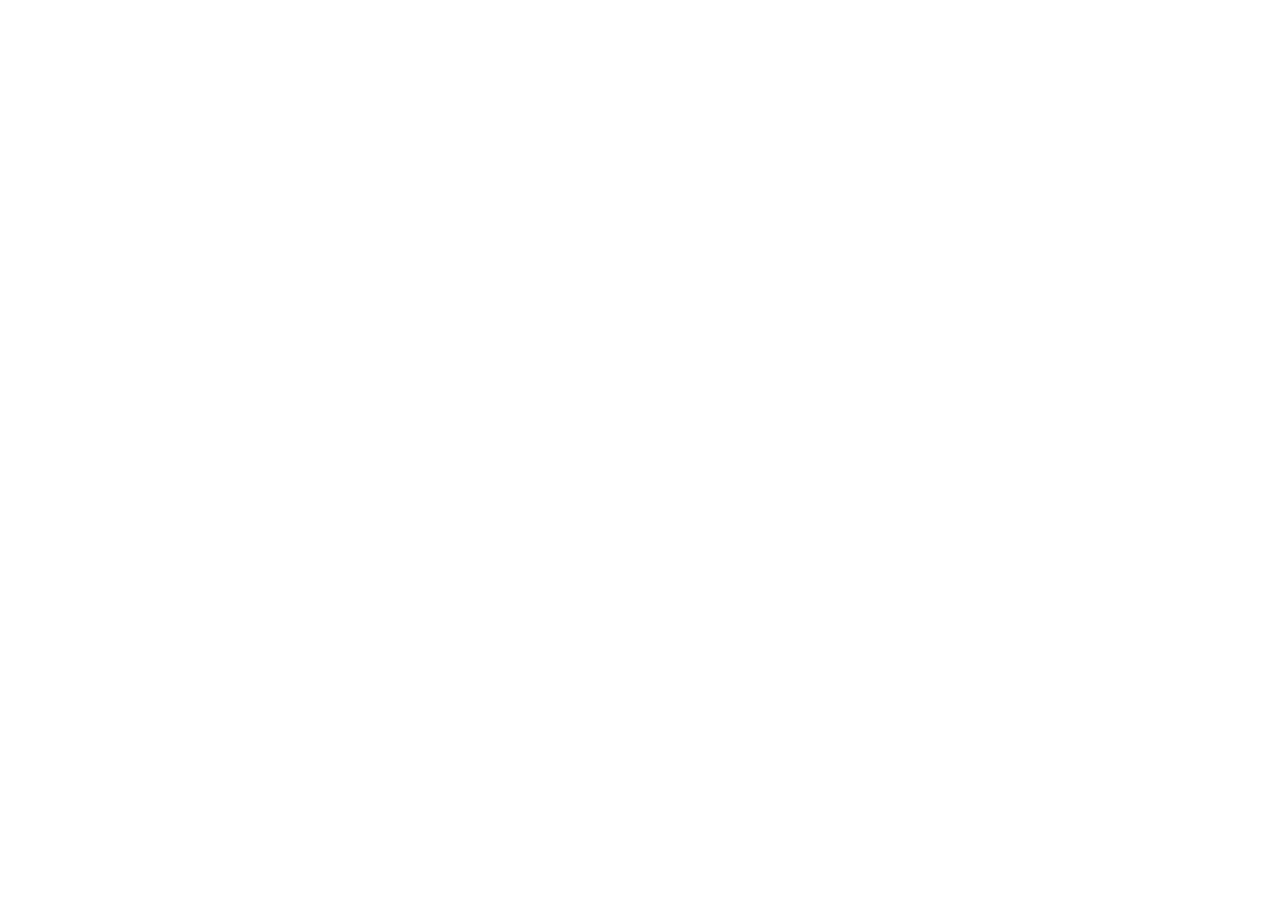
==== index.html @ 08c249ff "初始化项目" ====
<!DOCTYPE html>
<html lang="en">

<head>
    <meta charset="UTF-8">
    <meta http-equiv="X-UA-Compatible" content="IE=edge">
    <meta name="viewport" content="width=device-width, initial-scale=1.0">
    <title>首页</title>
</head>

<body>

</body>

</html>
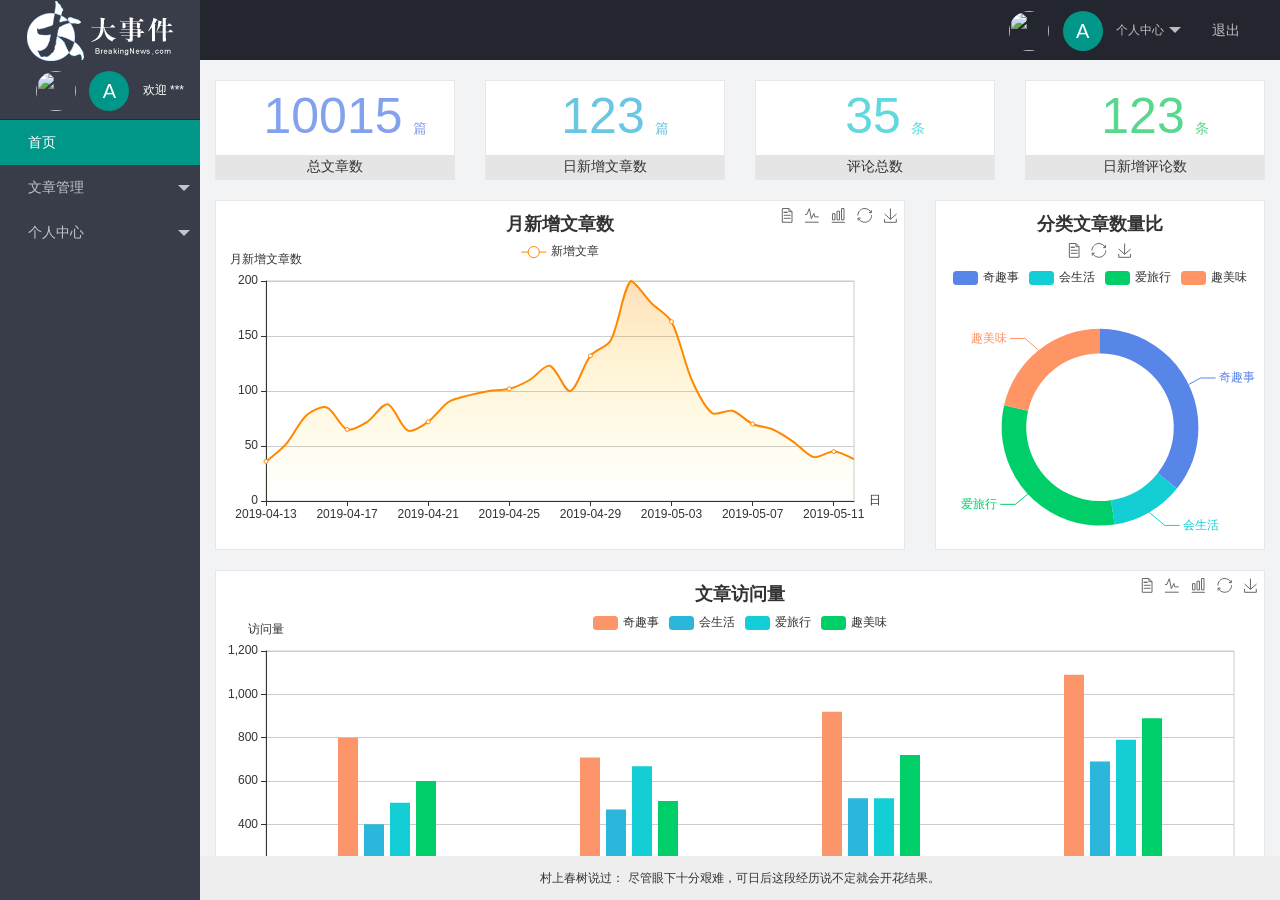
==== commit 87e5391f: "完善了登录退出功能 获取用户信息功能" ====
--- a/index.html
+++ b/index.html
@@ -2,14 +2,95 @@
 <html lang="en">
 
 <head>
-    <meta charset="UTF-8">
-    <meta http-equiv="X-UA-Compatible" content="IE=edge">
-    <meta name="viewport" content="width=device-width, initial-scale=1.0">
-    <title>首页</title>
+    <meta charset="UTF-8" />
+    <meta http-equiv="X-UA-Compatible" content="IE=edge" />
+    <meta name="viewport" content="width=device-width, initial-scale=1.0" />
+    <title>Document</title>
+    <link rel="stylesheet" href="/assets/lib/layui/css/layui.css" />
+    <link rel="stylesheet" href="/assets/lib/bootstrap.css">
+    <link rel="stylesheet" href="/assets/css/index.css">
 </head>
 
 <body>
+    <div class="layui-layout layui-layout-admin">
+        <div class="layui-header">
+            <div class="layui-logo layui-hide-xs layui-bg-black">
+                <img src="/assets/images/logo.png" alt="" />
+            </div>
 
+            <ul class="layui-nav layui-layout-right">
+                <li class="layui-nav-item layui-hide layui-show-md-inline-block">
+                    <!-- 右侧导航栏上面头像 -->
+                    <a href="javascript:;" class="userinfo">
+                        <img src="http://t.cn/RCzsdCq" class="layui-nav-img" />
+                        <span class="text-avatar">A</span>
+                        个人中心
+                    </a>
+                    <dl class="layui-nav-child">
+                        <dd><a href="">基本资料</a></dd>
+                        <dd><a href="">更换头像</a></dd>
+                        <dd><a href="">重置密码</a></dd>
+                    </dl>
+                </li>
+                <li class="layui-nav-item" lay-header-event="menuRight" lay-unselect>
+                    <a href="javascript:;" id="btnLogout"><span class="iconfont icon-tuichu"></span>退出</a>
+                </li>
+            </ul>
+        </div>
+
+        <div class="layui-side layui-bg-black">
+            <div class="layui-side-scroll">
+                <!-- 左侧侧边栏上面头像 -->
+                <div class="userinfo">
+                    <img src="http://t.cn/RCzsdCq" class="layui-nav-img" />
+                    <span class="text-avatar">A</span>
+                    <span id="welcome">欢迎 ***</span>
+                </div>
+                <!-- 左侧导航区域（可配合layui已有的垂直导航） -->
+                <ul class="layui-nav layui-nav-tree" lay-shrink="all">
+                    <li class="layui-nav-item layui-this"><a href="/home/dashboard.html" target="fm"><span
+                                class="iconfont icon-home"></span>首页</a>
+                    </li>
+                    <li class="layui-nav-item">
+                        <a class="" href="javascript:;"><span class="iconfont icon-16"></span>文章管理</a>
+                        <dl class="layui-nav-child">
+                            <dd><a href="javascript:;"><i class="layui-icon layui-icon-app"></i>文章类别</a></dd>
+                            <dd><a href="javascript:;"><i class="layui-icon layui-icon-app"></i>文章列表</a></dd>
+                            <dd><a href="javascript:;"><i class="layui-icon layui-icon-app"></i>发布文章</a></dd>
+                        </dl>
+                    </li>
+                    <li class="layui-nav-item">
+                        <a href="javascript:;"><span class="iconfont icon-user"></span>个人中心</a>
+                        <dl class="layui-nav-child">
+                            <dd><a href="javascript:;"><i class="layui-icon layui-icon-app"></i>基本资料</a></dd>
+                            <dd><a href="javascript:;"><i class="layui-icon layui-icon-app"></i>更换头像</a></dd>
+                            <dd><a href="javascript:;"><i class="layui-icon layui-icon-app"></i>重置密码</a></dd>
+                        </dl>
+                    </li>
+                </ul>
+            </div>
+        </div>
+
+        <div class="layui-body">
+            <!-- 内容主体区域 -->
+            <iframe name="fm" src="/home/dashboard.html" frameborder="0"></iframe>
+        </div>
+
+        <div class="layui-footer">
+            <!-- 底部固定区域 -->
+            村上春树说过： 尽管眼下十分艰难，可日后这段经历说不定就会开花结果。
+        </div>
+    </div>
+    <script src="/assets/lib/layui/layui.all.js"></script>
+
+    <!-- 导入 jQuery -->
+    <script src="/assets/lib/jquery.js"></script>
+
+    <!-- 导入自己封装的 baseAPI -->
+    <script src="/assets/js/baseAPI.js"></script>
+
+    <!-- 导入自己的 js 文件 -->
+    <script src="/assets/js/index.js"></script>
 </body>
 
 </html>
--- a/assets/lib/layui/css/layui.css
+++ b/assets/lib/layui/css/layui.css
@@ -0,0 +1,2 @@
+/** layui-v2.5.5 MIT License By https://www.layui.com */
+ .layui-inline,img{display:inline-block;vertical-align:middle}h1,h2,h3,h4,h5,h6{font-weight:400}.layui-edge,.layui-header,.layui-inline,.layui-main{position:relative}.layui-body,.layui-edge,.layui-elip{overflow:hidden}.layui-btn,.layui-edge,.layui-inline,img{vertical-align:middle}.layui-btn,.layui-disabled,.layui-icon,.layui-unselect{-moz-user-select:none;-webkit-user-select:none;-ms-user-select:none}.layui-elip,.layui-form-checkbox span,.layui-form-pane .layui-form-label{text-overflow:ellipsis;white-space:nowrap}.layui-breadcrumb,.layui-tree-btnGroup{visibility:hidden}blockquote,body,button,dd,div,dl,dt,form,h1,h2,h3,h4,h5,h6,input,li,ol,p,pre,td,textarea,th,ul{margin:0;padding:0;-webkit-tap-highlight-color:rgba(0,0,0,0)}a:active,a:hover{outline:0}img{border:none}li{list-style:none}table{border-collapse:collapse;border-spacing:0}h4,h5,h6{font-size:100%}button,input,optgroup,option,select,textarea{font-family:inherit;font-size:inherit;font-style:inherit;font-weight:inherit;outline:0}pre{white-space:pre-wrap;white-space:-moz-pre-wrap;white-space:-pre-wrap;white-space:-o-pre-wrap;word-wrap:break-word}body{line-height:24px;font:14px Helvetica Neue,Helvetica,PingFang SC,Tahoma,Arial,sans-serif}hr{height:1px;margin:10px 0;border:0;clear:both}a{color:#333;text-decoration:none}a:hover{color:#777}a cite{font-style:normal;*cursor:pointer}.layui-border-box,.layui-border-box *{box-sizing:border-box}.layui-box,.layui-box *{box-sizing:content-box}.layui-clear{clear:both;*zoom:1}.layui-clear:after{content:'\20';clear:both;*zoom:1;display:block;height:0}.layui-inline{*display:inline;*zoom:1}.layui-edge{display:inline-block;width:0;height:0;border-width:6px;border-style:dashed;border-color:transparent}.layui-edge-top{top:-4px;border-bottom-color:#999;border-bottom-style:solid}.layui-edge-right{border-left-color:#999;border-left-style:solid}.layui-edge-bottom{top:2px;border-top-color:#999;border-top-style:solid}.layui-edge-left{border-right-color:#999;border-right-style:solid}.layui-disabled,.layui-disabled:hover{color:#d2d2d2!important;cursor:not-allowed!important}.layui-circle{border-radius:100%}.layui-show{display:block!important}.layui-hide{display:none!important}@font-face{font-family:layui-icon;src:url(../font/iconfont.eot?v=250);src:url(../font/iconfont.eot?v=250#iefix) format('embedded-opentype'),url(../font/iconfont.woff2?v=250) format('woff2'),url(../font/iconfont.woff?v=250) format('woff'),url(../font/iconfont.ttf?v=250) format('truetype'),url(../font/iconfont.svg?v=250#layui-icon) format('svg')}.layui-icon{font-family:layui-icon!important;font-size:16px;font-style:normal;-webkit-font-smoothing:antialiased;-moz-osx-font-smoothing:grayscale}.layui-icon-reply-fill:before{content:"\e611"}.layui-icon-set-fill:before{content:"\e614"}.layui-icon-menu-fill:before{content:"\e60f"}.layui-icon-search:before{content:"\e615"}.layui-icon-share:before{content:"\e641"}.layui-icon-set-sm:before{content:"\e620"}.layui-icon-engine:before{content:"\e628"}.layui-icon-close:before{content:"\1006"}.layui-icon-close-fill:before{content:"\1007"}.layui-icon-chart-screen:before{content:"\e629"}.layui-icon-star:before{content:"\e600"}.layui-icon-circle-dot:before{content:"\e617"}.layui-icon-chat:before{content:"\e606"}.layui-icon-release:before{content:"\e609"}.layui-icon-list:before{content:"\e60a"}.layui-icon-chart:before{content:"\e62c"}.layui-icon-ok-circle:before{content:"\1005"}.layui-icon-layim-theme:before{content:"\e61b"}.layui-icon-table:before{content:"\e62d"}.layui-icon-right:before{content:"\e602"}.layui-icon-left:before{content:"\e603"}.layui-icon-cart-simple:before{content:"\e698"}.layui-icon-face-cry:before{content:"\e69c"}.layui-icon-face-smile:before{content:"\e6af"}.layui-icon-survey:before{content:"\e6b2"}.layui-icon-tree:before{content:"\e62e"}.layui-icon-upload-circle:before{content:"\e62f"}.layui-icon-add-circle:before{content:"\e61f"}.layui-icon-download-circle:before{content:"\e601"}.layui-icon-templeate-1:before{content:"\e630"}.layui-icon-util:before{content:"\e631"}.layui-icon-face-surprised:before{content:"\e664"}.layui-icon-edit:before{content:"\e642"}.layui-icon-speaker:before{content:"\e645"}.layui-icon-down:before{content:"\e61a"}.layui-icon-file:before{content:"\e621"}.layui-icon-layouts:before{content:"\e632"}.layui-icon-rate-half:before{content:"\e6c9"}.layui-icon-add-circle-fine:before{content:"\e608"}.layui-icon-prev-circle:before{content:"\e633"}.layui-icon-read:before{content:"\e705"}.layui-icon-404:before{content:"\e61c"}.layui-icon-carousel:before{content:"\e634"}.layui-icon-help:before{content:"\e607"}.layui-icon-code-circle:before{content:"\e635"}.layui-icon-water:before{content:"\e636"}.layui-icon-username:before{content:"\e66f"}.layui-icon-find-fill:before{content:"\e670"}.layui-icon-about:before{content:"\e60b"}.layui-icon-location:before{content:"\e715"}.layui-icon-up:before{content:"\e619"}.layui-icon-pause:before{content:"\e651"}.layui-icon-date:before{content:"\e637"}.layui-icon-layim-uploadfile:before{content:"\e61d"}.layui-icon-delete:before{content:"\e640"}.layui-icon-play:before{content:"\e652"}.layui-icon-top:before{content:"\e604"}.layui-icon-friends:before{content:"\e612"}.layui-icon-refresh-3:before{content:"\e9aa"}.layui-icon-ok:before{content:"\e605"}.layui-icon-layer:before{content:"\e638"}.layui-icon-face-smile-fine:before{content:"\e60c"}.layui-icon-dollar:before{content:"\e659"}.layui-icon-group:before{content:"\e613"}.layui-icon-layim-download:before{content:"\e61e"}.layui-icon-picture-fine:before{content:"\e60d"}.layui-icon-link:before{content:"\e64c"}.layui-icon-diamond:before{content:"\e735"}.layui-icon-log:before{content:"\e60e"}.layui-icon-rate-solid:before{content:"\e67a"}.layui-icon-fonts-del:before{content:"\e64f"}.layui-icon-unlink:before{content:"\e64d"}.layui-icon-fonts-clear:before{content:"\e639"}.layui-icon-triangle-r:before{content:"\e623"}.layui-icon-circle:before{content:"\e63f"}.layui-icon-radio:before{content:"\e643"}.layui-icon-align-center:before{content:"\e647"}.layui-icon-align-right:before{content:"\e648"}.layui-icon-align-left:before{content:"\e649"}.layui-icon-loading-1:before{content:"\e63e"}.layui-icon-return:before{content:"\e65c"}.layui-icon-fonts-strong:before{content:"\e62b"}.layui-icon-upload:before{content:"\e67c"}.layui-icon-dialogue:before{content:"\e63a"}.layui-icon-video:before{content:"\e6ed"}.layui-icon-headset:before{content:"\e6fc"}.layui-icon-cellphone-fine:before{content:"\e63b"}.layui-icon-add-1:before{content:"\e654"}.layui-icon-face-smile-b:before{content:"\e650"}.layui-icon-fonts-html:before{content:"\e64b"}.layui-icon-form:before{content:"\e63c"}.layui-icon-cart:before{content:"\e657"}.layui-icon-camera-fill:before{content:"\e65d"}.layui-icon-tabs:before{content:"\e62a"}.layui-icon-fonts-code:before{content:"\e64e"}.layui-icon-fire:before{content:"\e756"}.layui-icon-set:before{content:"\e716"}.layui-icon-fonts-u:before{content:"\e646"}.layui-icon-triangle-d:before{content:"\e625"}.layui-icon-tips:before{content:"\e702"}.layui-icon-picture:before{content:"\e64a"}.layui-icon-more-vertical:before{content:"\e671"}.layui-icon-flag:before{content:"\e66c"}.layui-icon-loading:before{content:"\e63d"}.layui-icon-fonts-i:before{content:"\e644"}.layui-icon-refresh-1:before{content:"\e666"}.layui-icon-rmb:before{content:"\e65e"}.layui-icon-home:before{content:"\e68e"}.layui-icon-user:before{content:"\e770"}.layui-icon-notice:before{content:"\e667"}.layui-icon-login-weibo:before{content:"\e675"}.layui-icon-voice:before{content:"\e688"}.layui-icon-upload-drag:before{content:"\e681"}.layui-icon-login-qq:before{content:"\e676"}.layui-icon-snowflake:before{content:"\e6b1"}.layui-icon-file-b:before{content:"\e655"}.layui-icon-template:before{content:"\e663"}.layui-icon-auz:before{content:"\e672"}.layui-icon-console:before{content:"\e665"}.layui-icon-app:before{content:"\e653"}.layui-icon-prev:before{content:"\e65a"}.layui-icon-website:before{content:"\e7ae"}.layui-icon-next:before{content:"\e65b"}.layui-icon-component:before{content:"\e857"}.layui-icon-more:before{content:"\e65f"}.layui-icon-login-wechat:before{content:"\e677"}.layui-icon-shrink-right:before{content:"\e668"}.layui-icon-spread-left:before{content:"\e66b"}.layui-icon-camera:before{content:"\e660"}.layui-icon-note:before{content:"\e66e"}.layui-icon-refresh:before{content:"\e669"}.layui-icon-female:before{content:"\e661"}.layui-icon-male:before{content:"\e662"}.layui-icon-password:before{content:"\e673"}.layui-icon-senior:before{content:"\e674"}.layui-icon-theme:before{content:"\e66a"}.layui-icon-tread:before{content:"\e6c5"}.layui-icon-praise:before{content:"\e6c6"}.layui-icon-star-fill:before{content:"\e658"}.layui-icon-rate:before{content:"\e67b"}.layui-icon-template-1:before{content:"\e656"}.layui-icon-vercode:before{content:"\e679"}.layui-icon-cellphone:before{content:"\e678"}.layui-icon-screen-full:before{content:"\e622"}.layui-icon-screen-restore:before{content:"\e758"}.layui-icon-cols:before{content:"\e610"}.layui-icon-export:before{content:"\e67d"}.layui-icon-print:before{content:"\e66d"}.layui-icon-slider:before{content:"\e714"}.layui-icon-addition:before{content:"\e624"}.layui-icon-subtraction:before{content:"\e67e"}.layui-icon-service:before{content:"\e626"}.layui-icon-transfer:before{content:"\e691"}.layui-main{width:1140px;margin:0 auto}.layui-header{z-index:1000;height:60px}.layui-header a:hover{transition:all .5s;-webkit-transition:all .5s}.layui-side{position:fixed;left:0;top:0;bottom:0;z-index:999;width:200px;overflow-x:hidden}.layui-side-scroll{position:relative;width:220px;height:100%;overflow-x:hidden}.layui-body{position:absolute;left:200px;right:0;top:0;bottom:0;z-index:998;width:auto;overflow-y:auto;box-sizing:border-box}.layui-layout-body{overflow:hidden}.layui-layout-admin .layui-header{background-color:#23262E}.layui-layout-admin .layui-side{top:60px;width:200px;overflow-x:hidden}.layui-layout-admin .layui-body{position:fixed;top:60px;bottom:44px}.layui-layout-admin .layui-main{width:auto;margin:0 15px}.layui-layout-admin .layui-footer{position:fixed;left:200px;right:0;bottom:0;height:44px;line-height:44px;padding:0 15px;background-color:#eee}.layui-layout-admin .layui-logo{position:absolute;left:0;top:0;width:200px;height:100%;line-height:60px;text-align:center;color:#009688;font-size:16px}.layui-layout-admin .layui-header .layui-nav{background:0 0}.layui-layout-left{position:absolute!important;left:200px;top:0}.layui-layout-right{position:absolute!important;right:0;top:0}.layui-container{position:relative;margin:0 auto;padding:0 15px;box-sizing:border-box}.layui-fluid{position:relative;margin:0 auto;padding:0 15px}.layui-row:after,.layui-row:before{content:'';display:block;clear:both}.layui-col-lg1,.layui-col-lg10,.layui-col-lg11,.layui-col-lg12,.layui-col-lg2,.layui-col-lg3,.layui-col-lg4,.layui-col-lg5,.layui-col-lg6,.layui-col-lg7,.layui-col-lg8,.layui-col-lg9,.layui-col-md1,.layui-col-md10,.layui-col-md11,.layui-col-md12,.layui-col-md2,.layui-col-md3,.layui-col-md4,.layui-col-md5,.layui-col-md6,.layui-col-md7,.layui-col-md8,.layui-col-md9,.layui-col-sm1,.layui-col-sm10,.layui-col-sm11,.layui-col-sm12,.layui-col-sm2,.layui-col-sm3,.layui-col-sm4,.layui-col-sm5,.layui-col-sm6,.layui-col-sm7,.layui-col-sm8,.layui-col-sm9,.layui-col-xs1,.layui-col-xs10,.layui-col-xs11,.layui-col-xs12,.layui-col-xs2,.layui-col-xs3,.layui-col-xs4,.layui-col-xs5,.layui-col-xs6,.layui-col-xs7,.layui-col-xs8,.layui-col-xs9{position:relative;display:block;box-sizing:border-box}.layui-col-xs1,.layui-col-xs10,.layui-col-xs11,.layui-col-xs12,.layui-col-xs2,.layui-col-xs3,.layui-col-xs4,.layui-col-xs5,.layui-col-xs6,.layui-col-xs7,.layui-col-xs8,.layui-col-xs9{float:left}.layui-col-xs1{width:8.33333333%}.layui-col-xs2{width:16.66666667%}.layui-col-xs3{width:25%}.layui-col-xs4{width:33.33333333%}.layui-col-xs5{width:41.66666667%}.layui-col-xs6{width:50%}.layui-col-xs7{width:58.33333333%}.layui-col-xs8{width:66.66666667%}.layui-col-xs9{width:75%}.layui-col-xs10{width:83.33333333%}.layui-col-xs11{width:91.66666667%}.layui-col-xs12{width:100%}.layui-col-xs-offset1{margin-left:8.33333333%}.layui-col-xs-offset2{margin-left:16.66666667%}.layui-col-xs-offset3{margin-left:25%}.layui-col-xs-offset4{margin-left:33.33333333%}.layui-col-xs-offset5{margin-left:41.66666667%}.layui-col-xs-offset6{margin-left:50%}.layui-col-xs-offset7{margin-left:58.33333333%}.layui-col-xs-offset8{margin-left:66.66666667%}.layui-col-xs-offset9{margin-left:75%}.layui-col-xs-offset10{margin-left:83.33333333%}.layui-col-xs-offset11{margin-left:91.66666667%}.layui-col-xs-offset12{margin-left:100%}@media screen and (max-width:768px){.layui-hide-xs{display:none!important}.layui-show-xs-block{display:block!important}.layui-show-xs-inline{display:inline!important}.layui-show-xs-inline-block{display:inline-block!important}}@media screen and (min-width:768px){.layui-container{width:750px}.layui-hide-sm{display:none!important}.layui-show-sm-block{display:block!important}.layui-show-sm-inline{display:inline!important}.layui-show-sm-inline-block{display:inline-block!important}.layui-col-sm1,.layui-col-sm10,.layui-col-sm11,.layui-col-sm12,.layui-col-sm2,.layui-col-sm3,.layui-col-sm4,.layui-col-sm5,.layui-col-sm6,.layui-col-sm7,.layui-col-sm8,.layui-col-sm9{float:left}.layui-col-sm1{width:8.33333333%}.layui-col-sm2{width:16.66666667%}.layui-col-sm3{width:25%}.layui-col-sm4{width:33.33333333%}.layui-col-sm5{width:41.66666667%}.layui-col-sm6{width:50%}.layui-col-sm7{width:58.33333333%}.layui-col-sm8{width:66.66666667%}.layui-col-sm9{width:75%}.layui-col-sm10{width:83.33333333%}.layui-col-sm11{width:91.66666667%}.layui-col-sm12{width:100%}.layui-col-sm-offset1{margin-left:8.33333333%}.layui-col-sm-offset2{margin-left:16.66666667%}.layui-col-sm-offset3{margin-left:25%}.layui-col-sm-offset4{margin-left:33.33333333%}.layui-col-sm-offset5{margin-left:41.66666667%}.layui-col-sm-offset6{margin-left:50%}.layui-col-sm-offset7{margin-left:58.33333333%}.layui-col-sm-offset8{margin-left:66.66666667%}.layui-col-sm-offset9{margin-left:75%}.layui-col-sm-offset10{margin-left:83.33333333%}.layui-col-sm-offset11{margin-left:91.66666667%}.layui-col-sm-offset12{margin-left:100%}}@media screen and (min-width:992px){.layui-container{width:970px}.layui-hide-md{display:none!important}.layui-show-md-block{display:block!important}.layui-show-md-inline{display:inline!important}.layui-show-md-inline-block{display:inline-block!important}.layui-col-md1,.layui-col-md10,.layui-col-md11,.layui-col-md12,.layui-col-md2,.layui-col-md3,.layui-col-md4,.layui-col-md5,.layui-col-md6,.layui-col-md7,.layui-col-md8,.layui-col-md9{float:left}.layui-col-md1{width:8.33333333%}.layui-col-md2{width:16.66666667%}.layui-col-md3{width:25%}.layui-col-md4{width:33.33333333%}.layui-col-md5{width:41.66666667%}.layui-col-md6{width:50%}.layui-col-md7{width:58.33333333%}.layui-col-md8{width:66.66666667%}.layui-col-md9{width:75%}.layui-col-md10{width:83.33333333%}.layui-col-md11{width:91.66666667%}.layui-col-md12{width:100%}.layui-col-md-offset1{margin-left:8.33333333%}.layui-col-md-offset2{margin-left:16.66666667%}.layui-col-md-offset3{margin-left:25%}.layui-col-md-offset4{margin-left:33.33333333%}.layui-col-md-offset5{margin-left:41.66666667%}.layui-col-md-offset6{margin-left:50%}.layui-col-md-offset7{margin-left:58.33333333%}.layui-col-md-offset8{margin-left:66.66666667%}.layui-col-md-offset9{margin-left:75%}.layui-col-md-offset10{margin-left:83.33333333%}.layui-col-md-offset11{margin-left:91.66666667%}.layui-col-md-offset12{margin-left:100%}}@media screen and (min-width:1200px){.layui-container{width:1170px}.layui-hide-lg{display:none!important}.layui-show-lg-block{display:block!important}.layui-show-lg-inline{display:inline!important}.layui-show-lg-inline-block{display:inline-block!important}.layui-col-lg1,.layui-col-lg10,.layui-col-lg11,.layui-col-lg12,.layui-col-lg2,.layui-col-lg3,.layui-col-lg4,.layui-col-lg5,.layui-col-lg6,.layui-col-lg7,.layui-col-lg8,.layui-col-lg9{float:left}.layui-col-lg1{width:8.33333333%}.layui-col-lg2{width:16.66666667%}.layui-col-lg3{width:25%}.layui-col-lg4{width:33.33333333%}.layui-col-lg5{width:41.66666667%}.layui-col-lg6{width:50%}.layui-col-lg7{width:58.33333333%}.layui-col-lg8{width:66.66666667%}.layui-col-lg9{width:75%}.layui-col-lg10{width:83.33333333%}.layui-col-lg11{width:91.66666667%}.layui-col-lg12{width:100%}.layui-col-lg-offset1{margin-left:8.33333333%}.layui-col-lg-offset2{margin-left:16.66666667%}.layui-col-lg-offset3{margin-left:25%}.layui-col-lg-offset4{margin-left:33.33333333%}.layui-col-lg-offset5{margin-left:41.66666667%}.layui-col-lg-offset6{margin-left:50%}.layui-col-lg-offset7{margin-left:58.33333333%}.layui-col-lg-offset8{margin-left:66.66666667%}.layui-col-lg-offset9{margin-left:75%}.layui-col-lg-offset10{margin-left:83.33333333%}.layui-col-lg-offset11{margin-left:91.66666667%}.layui-col-lg-offset12{margin-left:100%}}.layui-col-space1{margin:-.5px}.layui-col-space1>*{padding:.5px}.layui-col-space3{margin:-1.5px}.layui-col-space3>*{padding:1.5px}.layui-col-space5{margin:-2.5px}.layui-col-space5>*{padding:2.5px}.layui-col-space8{margin:-3.5px}.layui-col-space8>*{padding:3.5px}.layui-col-space10{margin:-5px}.layui-col-space10>*{padding:5px}.layui-col-space12{margin:-6px}.layui-col-space12>*{padding:6px}.layui-col-space15{margin:-7.5px}.layui-col-space15>*{padding:7.5px}.layui-col-space18{margin:-9px}.layui-col-space18>*{padding:9px}.layui-col-space20{margin:-10px}.layui-col-space20>*{padding:10px}.layui-col-space22{margin:-11px}.layui-col-space22>*{padding:11px}.layui-col-space25{margin:-12.5px}.layui-col-space25>*{padding:12.5px}.layui-col-space30{margin:-15px}.layui-col-space30>*{padding:15px}.layui-btn,.layui-input,.layui-select,.layui-textarea,.layui-upload-button{outline:0;-webkit-appearance:none;transition:all .3s;-webkit-transition:all .3s;box-sizing:border-box}.layui-elem-quote{margin-bottom:10px;padding:15px;line-height:22px;border-left:5px solid #009688;border-radius:0 2px 2px 0;background-color:#f2f2f2}.layui-quote-nm{border-style:solid;border-width:1px 1px 1px 5px;background:0 0}.layui-elem-field{margin-bottom:10px;padding:0;border-width:1px;border-style:solid}.layui-elem-field legend{margin-left:20px;padding:0 10px;font-size:20px;font-weight:300}.layui-field-title{margin:10px 0 20px;border-width:1px 0 0}.layui-field-box{padding:10px 15px}.layui-field-title .layui-field-box{padding:10px 0}.layui-progress{position:relative;height:6px;border-radius:20px;background-color:#e2e2e2}.layui-progress-bar{position:absolute;left:0;top:0;width:0;max-width:100%;height:6px;border-radius:20px;text-align:right;background-color:#5FB878;transition:all .3s;-webkit-transition:all .3s}.layui-progress-big,.layui-progress-big .layui-progress-bar{height:18px;line-height:18px}.layui-progress-text{position:relative;top:-20px;line-height:18px;font-size:12px;color:#666}.layui-progress-big .layui-progress-text{position:static;padding:0 10px;color:#fff}.layui-collapse{border-width:1px;border-style:solid;border-radius:2px}.layui-colla-content,.layui-colla-item{border-top-width:1px;border-top-style:solid}.layui-colla-item:first-child{border-top:none}.layui-colla-title{position:relative;height:42px;line-height:42px;padding:0 15px 0 35px;color:#333;background-color:#f2f2f2;cursor:pointer;font-size:14px;overflow:hidden}.layui-colla-content{display:none;padding:10px 15px;line-height:22px;color:#666}.layui-colla-icon{position:absolute;left:15px;top:0;font-size:14px}.layui-card{margin-bottom:15px;border-radius:2px;background-color:#fff;box-shadow:0 1px 2px 0 rgba(0,0,0,.05)}.layui-card:last-child{margin-bottom:0}.layui-card-header{position:relative;height:42px;line-height:42px;padding:0 15px;border-bottom:1px solid #f6f6f6;color:#333;border-radius:2px 2px 0 0;font-size:14px}.layui-bg-black,.layui-bg-blue,.layui-bg-cyan,.layui-bg-green,.layui-bg-orange,.layui-bg-red{color:#fff!important}.layui-card-body{position:relative;padding:10px 15px;line-height:24px}.layui-card-body[pad15]{padding:15px}.layui-card-body[pad20]{padding:20px}.layui-card-body .layui-table{margin:5px 0}.layui-card .layui-tab{margin:0}.layui-panel-window{position:relative;padding:15px;border-radius:0;border-top:5px solid #E6E6E6;background-color:#fff}.layui-auxiliar-moving{position:fixed;left:0;right:0;top:0;bottom:0;width:100%;height:100%;background:0 0;z-index:9999999999}.layui-form-label,.layui-form-mid,.layui-form-select,.layui-input-block,.layui-input-inline,.layui-textarea{position:relative}.layui-bg-red{background-color:#FF5722!important}.layui-bg-orange{background-color:#FFB800!important}.layui-bg-green{background-color:#009688!important}.layui-bg-cyan{background-color:#2F4056!important}.layui-bg-blue{background-color:#1E9FFF!important}.layui-bg-black{background-color:#393D49!important}.layui-bg-gray{background-color:#eee!important;color:#666!important}.layui-badge-rim,.layui-colla-content,.layui-colla-item,.layui-collapse,.layui-elem-field,.layui-form-pane .layui-form-item[pane],.layui-form-pane .layui-form-label,.layui-input,.layui-layedit,.layui-layedit-tool,.layui-quote-nm,.layui-select,.layui-tab-bar,.layui-tab-card,.layui-tab-title,.layui-tab-title .layui-this:after,.layui-textarea{border-color:#e6e6e6}.layui-timeline-item:before,hr{background-color:#e6e6e6}.layui-text{line-height:22px;font-size:14px;color:#666}.layui-text h1,.layui-text h2,.layui-text h3{font-weight:500;color:#333}.layui-text h1{font-size:30px}.layui-text h2{font-size:24px}.layui-text h3{font-size:18px}.layui-text a:not(.layui-btn){color:#01AAED}.layui-text a:not(.layui-btn):hover{text-decoration:underline}.layui-text ul{padding:5px 0 5px 15px}.layui-text ul li{margin-top:5px;list-style-type:disc}.layui-text em,.layui-word-aux{color:#999!important;padding:0 5px!important}.layui-btn{display:inline-block;height:38px;line-height:38px;padding:0 18px;background-color:#009688;color:#fff;white-space:nowrap;text-align:center;font-size:14px;border:none;border-radius:2px;cursor:pointer}.layui-btn:hover{opacity:.8;filter:alpha(opacity=80);color:#fff}.layui-btn:active{opacity:1;filter:alpha(opacity=100)}.layui-btn+.layui-btn{margin-left:10px}.layui-btn-container{font-size:0}.layui-btn-container .layui-btn{margin-right:10px;margin-bottom:10px}.layui-btn-container .layui-btn+.layui-btn{margin-left:0}.layui-table .layui-btn-container .layui-btn{margin-bottom:9px}.layui-btn-radius{border-radius:100px}.layui-btn .layui-icon{margin-right:3px;font-size:18px;vertical-align:bottom;vertical-align:middle\9}.layui-btn-primary{border:1px solid #C9C9C9;background-color:#fff;color:#555}.layui-btn-primary:hover{border-color:#009688;color:#333}.layui-btn-normal{background-color:#1E9FFF}.layui-btn-warm{background-color:#FFB800}.layui-btn-danger{background-color:#FF5722}.layui-btn-checked{background-color:#5FB878}.layui-btn-disabled,.layui-btn-disabled:active,.layui-btn-disabled:hover{border:1px solid #e6e6e6;background-color:#FBFBFB;color:#C9C9C9;cursor:not-allowed;opacity:1}.layui-btn-lg{height:44px;line-height:44px;padding:0 25px;font-size:16px}.layui-btn-sm{height:30px;line-height:30px;padding:0 10px;font-size:12px}.layui-btn-sm i{font-size:16px!important}.layui-btn-xs{height:22px;line-height:22px;padding:0 5px;font-size:12px}.layui-btn-xs i{font-size:14px!important}.layui-btn-group{display:inline-block;vertical-align:middle;font-size:0}.layui-btn-group .layui-btn{margin-left:0!important;margin-right:0!important;border-left:1px solid rgba(255,255,255,.5);border-radius:0}.layui-btn-group .layui-btn-primary{border-left:none}.layui-btn-group .layui-btn-primary:hover{border-color:#C9C9C9;color:#009688}.layui-btn-group .layui-btn:first-child{border-left:none;border-radius:2px 0 0 2px}.layui-btn-group .layui-btn-primary:first-child{border-left:1px solid #c9c9c9}.layui-btn-group .layui-btn:last-child{border-radius:0 2px 2px 0}.layui-btn-group .layui-btn+.layui-btn{margin-left:0}.layui-btn-group+.layui-btn-group{margin-left:10px}.layui-btn-fluid{width:100%}.layui-input,.layui-select,.layui-textarea{height:38px;line-height:1.3;line-height:38px\9;border-width:1px;border-style:solid;background-color:#fff;border-radius:2px}.layui-input::-webkit-input-placeholder,.layui-select::-webkit-input-placeholder,.layui-textarea::-webkit-input-placeholder{line-height:1.3}.layui-input,.layui-textarea{display:block;width:100%;padding-left:10px}.layui-input:hover,.layui-textarea:hover{border-color:#D2D2D2!important}.layui-input:focus,.layui-textarea:focus{border-color:#C9C9C9!important}.layui-textarea{min-height:100px;height:auto;line-height:20px;padding:6px 10px;resize:vertical}.layui-select{padding:0 10px}.layui-form input[type=checkbox],.layui-form input[type=radio],.layui-form select{display:none}.layui-form [lay-ignore]{display:initial}.layui-form-item{margin-bottom:15px;clear:both;*zoom:1}.layui-form-item:after{content:'\20';clear:both;*zoom:1;display:block;height:0}.layui-form-label{float:left;display:block;padding:9px 15px;width:80px;font-weight:400;line-height:20px;text-align:right}.layui-form-label-col{display:block;float:none;padding:9px 0;line-height:20px;text-align:left}.layui-form-item .layui-inline{margin-bottom:5px;margin-right:10px}.layui-input-block{margin-left:110px;min-height:36px}.layui-input-inline{display:inline-block;vertical-align:middle}.layui-form-item .layui-input-inline{float:left;width:190px;margin-right:10px}.layui-form-text .layui-input-inline{width:auto}.layui-form-mid{float:left;display:block;padding:9px 0!important;line-height:20px;margin-right:10px}.layui-form-danger+.layui-form-select .layui-input,.layui-form-danger:focus{border-color:#FF5722!important}.layui-form-select .layui-input{padding-right:30px;cursor:pointer}.layui-form-select .layui-edge{position:absolute;right:10px;top:50%;margin-top:-3px;cursor:pointer;border-width:6px;border-top-color:#c2c2c2;border-top-style:solid;transition:all .3s;-webkit-transition:all .3s}.layui-form-select dl{display:none;position:absolute;left:0;top:42px;padding:5px 0;z-index:899;min-width:100%;border:1px solid #d2d2d2;max-height:300px;overflow-y:auto;background-color:#fff;border-radius:2px;box-shadow:0 2px 4px rgba(0,0,0,.12);box-sizing:border-box}.layui-form-select dl dd,.layui-form-select dl dt{padding:0 10px;line-height:36px;white-space:nowrap;overflow:hidden;text-overflow:ellipsis}.layui-form-select dl dt{font-size:12px;color:#999}.layui-form-select dl dd{cursor:pointer}.layui-form-select dl dd:hover{background-color:#f2f2f2;-webkit-transition:.5s all;transition:.5s all}.layui-form-select .layui-select-group dd{padding-left:20px}.layui-form-select dl dd.layui-select-tips{padding-left:10px!important;color:#999}.layui-form-select dl dd.layui-this{background-color:#5FB878;color:#fff}.layui-form-checkbox,.layui-form-select dl dd.layui-disabled{background-color:#fff}.layui-form-selected dl{display:block}.layui-form-checkbox,.layui-form-checkbox *,.layui-form-switch{display:inline-block;vertical-align:middle}.layui-form-selected .layui-edge{margin-top:-9px;-webkit-transform:rotate(180deg);transform:rotate(180deg);margin-top:-3px\9}:root .layui-form-selected .layui-edge{margin-top:-9px\0/IE9}.layui-form-selectup dl{top:auto;bottom:42px}.layui-select-none{margin:5px 0;text-align:center;color:#999}.layui-select-disabled .layui-disabled{border-color:#eee!important}.layui-select-disabled .layui-edge{border-top-color:#d2d2d2}.layui-form-checkbox{position:relative;height:30px;line-height:30px;margin-right:10px;padding-right:30px;cursor:pointer;font-size:0;-webkit-transition:.1s linear;transition:.1s linear;box-sizing:border-box}.layui-form-checkbox span{padding:0 10px;height:100%;font-size:14px;border-radius:2px 0 0 2px;background-color:#d2d2d2;color:#fff;overflow:hidden}.layui-form-checkbox:hover span{background-color:#c2c2c2}.layui-form-checkbox i{position:absolute;right:0;top:0;width:30px;height:28px;border:1px solid #d2d2d2;border-left:none;border-radius:0 2px 2px 0;color:#fff;font-size:20px;text-align:center}.layui-form-checkbox:hover i{border-color:#c2c2c2;color:#c2c2c2}.layui-form-checked,.layui-form-checked:hover{border-color:#5FB878}.layui-form-checked span,.layui-form-checked:hover span{background-color:#5FB878}.layui-form-checked i,.layui-form-checked:hover i{color:#5FB878}.layui-form-item .layui-form-checkbox{margin-top:4px}.layui-form-checkbox[lay-skin=primary]{height:auto!important;line-height:normal!important;min-width:18px;min-height:18px;border:none!important;margin-right:0;padding-left:28px;padding-right:0;background:0 0}.layui-form-checkbox[lay-skin=primary] span{padding-left:0;padding-right:15px;line-height:18px;background:0 0;color:#666}.layui-form-checkbox[lay-skin=primary] i{right:auto;left:0;width:16px;height:16px;line-height:16px;border:1px solid #d2d2d2;font-size:12px;border-radius:2px;background-color:#fff;-webkit-transition:.1s linear;transition:.1s linear}.layui-form-checkbox[lay-skin=primary]:hover i{border-color:#5FB878;color:#fff}.layui-form-checked[lay-skin=primary] i{border-color:#5FB878!important;background-color:#5FB878;color:#fff}.layui-checkbox-disbaled[lay-skin=primary] span{background:0 0!important;color:#c2c2c2}.layui-checkbox-disbaled[lay-skin=primary]:hover i{border-color:#d2d2d2}.layui-form-item .layui-form-checkbox[lay-skin=primary]{margin-top:10px}.layui-form-switch{position:relative;height:22px;line-height:22px;min-width:35px;padding:0 5px;margin-top:8px;border:1px solid #d2d2d2;border-radius:20px;cursor:pointer;background-color:#fff;-webkit-transition:.1s linear;transition:.1s linear}.layui-form-switch i{position:absolute;left:5px;top:3px;width:16px;height:16px;border-radius:20px;background-color:#d2d2d2;-webkit-transition:.1s linear;transition:.1s linear}.layui-form-switch em{position:relative;top:0;width:25px;margin-left:21px;padding:0!important;text-align:center!important;color:#999!important;font-style:normal!important;font-size:12px}.layui-form-onswitch{border-color:#5FB878;background-color:#5FB878}.layui-checkbox-disbaled,.layui-checkbox-disbaled i{border-color:#e2e2e2!important}.layui-form-onswitch i{left:100%;margin-left:-21px;background-color:#fff}.layui-form-onswitch em{margin-left:5px;margin-right:21px;color:#fff!important}.layui-checkbox-disbaled span{background-color:#e2e2e2!important}.layui-checkbox-disbaled:hover i{color:#fff!important}[lay-radio]{display:none}.layui-form-radio,.layui-form-radio *{display:inline-block;vertical-align:middle}.layui-form-radio{line-height:28px;margin:6px 10px 0 0;padding-right:10px;cursor:pointer;font-size:0}.layui-form-radio *{font-size:14px}.layui-form-radio>i{margin-right:8px;font-size:22px;color:#c2c2c2}.layui-form-radio>i:hover,.layui-form-radioed>i{color:#5FB878}.layui-radio-disbaled>i{color:#e2e2e2!important}.layui-form-pane .layui-form-label{width:110px;padding:8px 15px;height:38px;line-height:20px;border-width:1px;border-style:solid;border-radius:2px 0 0 2px;text-align:center;background-color:#FBFBFB;overflow:hidden;box-sizing:border-box}.layui-form-pane .layui-input-inline{margin-left:-1px}.layui-form-pane .layui-input-block{margin-left:110px;left:-1px}.layui-form-pane .layui-input{border-radius:0 2px 2px 0}.layui-form-pane .layui-form-text .layui-form-label{float:none;width:100%;border-radius:2px;box-sizing:border-box;text-align:left}.layui-form-pane .layui-form-text .layui-input-inline{display:block;margin:0;top:-1px;clear:both}.layui-form-pane .layui-form-text .layui-input-block{margin:0;left:0;top:-1px}.layui-form-pane .layui-form-text .layui-textarea{min-height:100px;border-radius:0 0 2px 2px}.layui-form-pane .layui-form-checkbox{margin:4px 0 4px 10px}.layui-form-pane .layui-form-radio,.layui-form-pane .layui-form-switch{margin-top:6px;margin-left:10px}.layui-form-pane .layui-form-item[pane]{position:relative;border-width:1px;border-style:solid}.layui-form-pane .layui-form-item[pane] .layui-form-label{position:absolute;left:0;top:0;height:100%;border-width:0 1px 0 0}.layui-form-pane .layui-form-item[pane] .layui-input-inline{margin-left:110px}@media screen and (max-width:450px){.layui-form-item .layui-form-label{text-overflow:ellipsis;overflow:hidden;white-space:nowrap}.layui-form-item .layui-inline{display:block;margin-right:0;margin-bottom:20px;clear:both}.layui-form-item .layui-inline:after{content:'\20';clear:both;display:block;height:0}.layui-form-item .layui-input-inline{display:block;float:none;left:-3px;width:auto;margin:0 0 10px 112px}.layui-form-item .layui-input-inline+.layui-form-mid{margin-left:110px;top:-5px;padding:0}.layui-form-item .layui-form-checkbox{margin-right:5px;margin-bottom:5px}}.layui-layedit{border-width:1px;border-style:solid;border-radius:2px}.layui-layedit-tool{padding:3px 5px;border-bottom-width:1px;border-bottom-style:solid;font-size:0}.layedit-tool-fixed{position:fixed;top:0;border-top:1px solid #e2e2e2}.layui-layedit-tool .layedit-tool-mid,.layui-layedit-tool .layui-icon{display:inline-block;vertical-align:middle;text-align:center;font-size:14px}.layui-layedit-tool .layui-icon{position:relative;width:32px;height:30px;line-height:30px;margin:3px 5px;color:#777;cursor:pointer;border-radius:2px}.layui-layedit-tool .layui-icon:hover{color:#393D49}.layui-layedit-tool .layui-icon:active{color:#000}.layui-layedit-tool .layedit-tool-active{background-color:#e2e2e2;color:#000}.layui-layedit-tool .layui-disabled,.layui-layedit-tool .layui-disabled:hover{color:#d2d2d2;cursor:not-allowed}.layui-layedit-tool .layedit-tool-mid{width:1px;height:18px;margin:0 10px;background-color:#d2d2d2}.layedit-tool-html{width:50px!important;font-size:30px!important}.layedit-tool-b,.layedit-tool-code,.layedit-tool-help{font-size:16px!important}.layedit-tool-d,.layedit-tool-face,.layedit-tool-image,.layedit-tool-unlink{font-size:18px!important}.layedit-tool-image input{position:absolute;font-size:0;left:0;top:0;width:100%;height:100%;opacity:.01;filter:Alpha(opacity=1);cursor:pointer}.layui-layedit-iframe iframe{display:block;width:100%}#LAY_layedit_code{overflow:hidden}.layui-laypage{display:inline-block;*display:inline;*zoom:1;vertical-align:middle;margin:10px 0;font-size:0}.layui-laypage>a:first-child,.layui-laypage>a:first-child em{border-radius:2px 0 0 2px}.layui-laypage>a:last-child,.layui-laypage>a:last-child em{border-radius:0 2px 2px 0}.layui-laypage>:first-child{margin-left:0!important}.layui-laypage>:last-child{margin-right:0!important}.layui-laypage a,.layui-laypage button,.layui-laypage input,.layui-laypage select,.layui-laypage span{border:1px solid #e2e2e2}.layui-laypage a,.layui-laypage span{display:inline-block;*display:inline;*zoom:1;vertical-align:middle;padding:0 15px;height:28px;line-height:28px;margin:0 -1px 5px 0;background-color:#fff;color:#333;font-size:12px}.layui-flow-more a *,.layui-laypage input,.layui-table-view select[lay-ignore]{display:inline-block}.layui-laypage a:hover{color:#009688}.layui-laypage em{font-style:normal}.layui-laypage .layui-laypage-spr{color:#999;font-weight:700}.layui-laypage a{text-decoration:none}.layui-laypage .layui-laypage-curr{position:relative}.layui-laypage .layui-laypage-curr em{position:relative;color:#fff}.layui-laypage .layui-laypage-curr .layui-laypage-em{position:absolute;left:-1px;top:-1px;padding:1px;width:100%;height:100%;background-color:#009688}.layui-laypage-em{border-radius:2px}.layui-laypage-next em,.layui-laypage-prev em{font-family:Sim sun;font-size:16px}.layui-laypage .layui-laypage-count,.layui-laypage .layui-laypage-limits,.layui-laypage .layui-laypage-refresh,.layui-laypage .layui-laypage-skip{margin-left:10px;margin-right:10px;padding:0;border:none}.layui-laypage .layui-laypage-limits,.layui-laypage .layui-laypage-refresh{vertical-align:top}.layui-laypage .layui-laypage-refresh i{font-size:18px;cursor:pointer}.layui-laypage select{height:22px;padding:3px;border-radius:2px;cursor:pointer}.layui-laypage .layui-laypage-skip{height:30px;line-height:30px;color:#999}.layui-laypage button,.layui-laypage input{height:30px;line-height:30px;border-radius:2px;vertical-align:top;background-color:#fff;box-sizing:border-box}.layui-laypage input{width:40px;margin:0 10px;padding:0 3px;text-align:center}.layui-laypage input:focus,.layui-laypage select:focus{border-color:#009688!important}.layui-laypage button{margin-left:10px;padding:0 10px;cursor:pointer}.layui-table,.layui-table-view{margin:10px 0}.layui-flow-more{margin:10px 0;text-align:center;color:#999;font-size:14px}.layui-flow-more a{height:32px;line-height:32px}.layui-flow-more a *{vertical-align:top}.layui-flow-more a cite{padding:0 20px;border-radius:3px;background-color:#eee;color:#333;font-style:normal}.layui-flow-more a cite:hover{opacity:.8}.layui-flow-more a i{font-size:30px;color:#737383}.layui-table{width:100%;background-color:#fff;color:#666}.layui-table tr{transition:all .3s;-webkit-transition:all .3s}.layui-table th{text-align:left;font-weight:400}.layui-table tbody tr:hover,.layui-table thead tr,.layui-table-click,.layui-table-header,.layui-table-hover,.layui-table-mend,.layui-table-patch,.layui-table-tool,.layui-table-total,.layui-table-total tr,.layui-table[lay-even] tr:nth-child(even){background-color:#f2f2f2}.layui-table td,.layui-table th,.layui-table-col-set,.layui-table-fixed-r,.layui-table-grid-down,.layui-table-header,.layui-table-page,.layui-table-tips-main,.layui-table-tool,.layui-table-total,.layui-table-view,.layui-table[lay-skin=line],.layui-table[lay-skin=row]{border-width:1px;border-style:solid;border-color:#e6e6e6}.layui-table td,.layui-table th{position:relative;padding:9px 15px;min-height:20px;line-height:20px;font-size:14px}.layui-table[lay-skin=line] td,.layui-table[lay-skin=line] th{border-width:0 0 1px}.layui-table[lay-skin=row] td,.layui-table[lay-skin=row] th{border-width:0 1px 0 0}.layui-table[lay-skin=nob] td,.layui-table[lay-skin=nob] th{border:none}.layui-table img{max-width:100px}.layui-table[lay-size=lg] td,.layui-table[lay-size=lg] th{padding:15px 30px}.layui-table-view .layui-table[lay-size=lg] .layui-table-cell{height:40px;line-height:40px}.layui-table[lay-size=sm] td,.layui-table[lay-size=sm] th{font-size:12px;padding:5px 10px}.layui-table-view .layui-table[lay-size=sm] .layui-table-cell{height:20px;line-height:20px}.layui-table[lay-data]{display:none}.layui-table-box{position:relative;overflow:hidden}.layui-table-view .layui-table{position:relative;width:auto;margin:0}.layui-table-view .layui-table[lay-skin=line]{border-width:0 1px 0 0}.layui-table-view .layui-table[lay-skin=row]{border-width:0 0 1px}.layui-table-view .layui-table td,.layui-table-view .layui-table th{padding:5px 0;border-top:none;border-left:none}.layui-table-view .layui-table th.layui-unselect .layui-table-cell span{cursor:pointer}.layui-table-view .layui-table td{cursor:default}.layui-table-view .layui-table td[data-edit=text]{cursor:text}.layui-table-view .layui-form-checkbox[lay-skin=primary] i{width:18px;height:18px}.layui-table-view .layui-form-radio{line-height:0;padding:0}.layui-table-view .layui-form-radio>i{margin:0;font-size:20px}.layui-table-init{position:absolute;left:0;top:0;width:100%;height:100%;text-align:center;z-index:110}.layui-table-init .layui-icon{position:absolute;left:50%;top:50%;margin:-15px 0 0 -15px;font-size:30px;color:#c2c2c2}.layui-table-header{border-width:0 0 1px;overflow:hidden}.layui-table-header .layui-table{margin-bottom:-1px}.layui-table-tool .layui-inline[lay-event]{position:relative;width:26px;height:26px;padding:5px;line-height:16px;margin-right:10px;text-align:center;color:#333;border:1px solid #ccc;cursor:pointer;-webkit-transition:.5s all;transition:.5s all}.layui-table-tool .layui-inline[lay-event]:hover{border:1px solid #999}.layui-table-tool-temp{padding-right:120px}.layui-table-tool-self{position:absolute;right:17px;top:10px}.layui-table-tool .layui-table-tool-self .layui-inline[lay-event]{margin:0 0 0 10px}.layui-table-tool-panel{position:absolute;top:29px;left:-1px;padding:5px 0;min-width:150px;min-height:40px;border:1px solid #d2d2d2;text-align:left;overflow-y:auto;background-color:#fff;box-shadow:0 2px 4px rgba(0,0,0,.12)}.layui-table-cell,.layui-table-tool-panel li{overflow:hidden;text-overflow:ellipsis;white-space:nowrap}.layui-table-tool-panel li{padding:0 10px;line-height:30px;-webkit-transition:.5s all;transition:.5s all}.layui-table-tool-panel li .layui-form-checkbox[lay-skin=primary]{width:100%;padding-left:28px}.layui-table-tool-panel li:hover{background-color:#f2f2f2}.layui-table-tool-panel li .layui-form-checkbox[lay-skin=primary] i{position:absolute;left:0;top:0}.layui-table-tool-panel li .layui-form-checkbox[lay-skin=primary] span{padding:0}.layui-table-tool .layui-table-tool-self .layui-table-tool-panel{left:auto;right:-1px}.layui-table-col-set{position:absolute;right:0;top:0;width:20px;height:100%;border-width:0 0 0 1px;background-color:#fff}.layui-table-sort{width:10px;height:20px;margin-left:5px;cursor:pointer!important}.layui-table-sort .layui-edge{position:absolute;left:5px;border-width:5px}.layui-table-sort .layui-table-sort-asc{top:3px;border-top:none;border-bottom-style:solid;border-bottom-color:#b2b2b2}.layui-table-sort .layui-table-sort-asc:hover{border-bottom-color:#666}.layui-table-sort .layui-table-sort-desc{bottom:5px;border-bottom:none;border-top-style:solid;border-top-color:#b2b2b2}.layui-table-sort .layui-table-sort-desc:hover{border-top-color:#666}.layui-table-sort[lay-sort=asc] .layui-table-sort-asc{border-bottom-color:#000}.layui-table-sort[lay-sort=desc] .layui-table-sort-desc{border-top-color:#000}.layui-table-cell{height:28px;line-height:28px;padding:0 15px;position:relative;box-sizing:border-box}.layui-table-cell .layui-form-checkbox[lay-skin=primary]{top:-1px;padding:0}.layui-table-cell .layui-table-link{color:#01AAED}.laytable-cell-checkbox,.laytable-cell-numbers,.laytable-cell-radio,.laytable-cell-space{padding:0;text-align:center}.layui-table-body{position:relative;overflow:auto;margin-right:-1px;margin-bottom:-1px}.layui-table-body .layui-none{line-height:26px;padding:15px;text-align:center;color:#999}.layui-table-fixed{position:absolute;left:0;top:0;z-index:101}.layui-table-fixed .layui-table-body{overflow:hidden}.layui-table-fixed-l{box-shadow:0 -1px 8px rgba(0,0,0,.08)}.layui-table-fixed-r{left:auto;right:-1px;border-width:0 0 0 1px;box-shadow:-1px 0 8px rgba(0,0,0,.08)}.layui-table-fixed-r .layui-table-header{position:relative;overflow:visible}.layui-table-mend{position:absolute;right:-49px;top:0;height:100%;width:50px}.layui-table-tool{position:relative;z-index:890;width:100%;min-height:50px;line-height:30px;padding:10px 15px;border-width:0 0 1px}.layui-table-tool .layui-btn-container{margin-bottom:-10px}.layui-table-page,.layui-table-total{border-width:1px 0 0;margin-bottom:-1px;overflow:hidden}.layui-table-page{position:relative;width:100%;padding:7px 7px 0;height:41px;font-size:12px;white-space:nowrap}.layui-table-page>div{height:26px}.layui-table-page .layui-laypage{margin:0}.layui-table-page .layui-laypage a,.layui-table-page .layui-laypage span{height:26px;line-height:26px;margin-bottom:10px;border:none;background:0 0}.layui-table-page .layui-laypage a,.layui-table-page .layui-laypage span.layui-laypage-curr{padding:0 12px}.layui-table-page .layui-laypage span{margin-left:0;padding:0}.layui-table-page .layui-laypage .layui-laypage-prev{margin-left:-7px!important}.layui-table-page .layui-laypage .layui-laypage-curr .layui-laypage-em{left:0;top:0;padding:0}.layui-table-page .layui-laypage button,.layui-table-page .layui-laypage input{height:26px;line-height:26px}.layui-table-page .layui-laypage input{width:40px}.layui-table-page .layui-laypage button{padding:0 10px}.layui-table-page select{height:18px}.layui-table-patch .layui-table-cell{padding:0;width:30px}.layui-table-edit{position:absolute;left:0;top:0;width:100%;height:100%;padding:0 14px 1px;border-radius:0;box-shadow:1px 1px 20px rgba(0,0,0,.15)}.layui-table-edit:focus{border-color:#5FB878!important}select.layui-table-edit{padding:0 0 0 10px;border-color:#C9C9C9}.layui-table-view .layui-form-checkbox,.layui-table-view .layui-form-radio,.layui-table-view .layui-form-switch{top:0;margin:0;box-sizing:content-box}.layui-table-view .layui-form-checkbox{top:-1px;height:26px;line-height:26px}.layui-table-view .layui-form-checkbox i{height:26px}.layui-table-grid .layui-table-cell{overflow:visible}.layui-table-grid-down{position:absolute;top:0;right:0;width:26px;height:100%;padding:5px 0;border-width:0 0 0 1px;text-align:center;background-color:#fff;color:#999;cursor:pointer}.layui-table-grid-down .layui-icon{position:absolute;top:50%;left:50%;margin:-8px 0 0 -8px}.layui-table-grid-down:hover{background-color:#fbfbfb}body .layui-table-tips .layui-layer-content{background:0 0;padding:0;box-shadow:0 1px 6px rgba(0,0,0,.12)}.layui-table-tips-main{margin:-44px 0 0 -1px;max-height:150px;padding:8px 15px;font-size:14px;overflow-y:scroll;background-color:#fff;color:#666}.layui-table-tips-c{position:absolute;right:-3px;top:-13px;width:20px;height:20px;padding:3px;cursor:pointer;background-color:#666;border-radius:50%;color:#fff}.layui-table-tips-c:hover{background-color:#777}.layui-table-tips-c:before{position:relative;right:-2px}.layui-upload-file{display:none!important;opacity:.01;filter:Alpha(opacity=1)}.layui-upload-drag,.layui-upload-form,.layui-upload-wrap{display:inline-block}.layui-upload-list{margin:10px 0}.layui-upload-choose{padding:0 10px;color:#999}.layui-upload-drag{position:relative;padding:30px;border:1px dashed #e2e2e2;background-color:#fff;text-align:center;cursor:pointer;color:#999}.layui-upload-drag .layui-icon{font-size:50px;color:#009688}.layui-upload-drag[lay-over]{border-color:#009688}.layui-upload-iframe{position:absolute;width:0;height:0;border:0;visibility:hidden}.layui-upload-wrap{position:relative;vertical-align:middle}.layui-upload-wrap .layui-upload-file{display:block!important;position:absolute;left:0;top:0;z-index:10;font-size:100px;width:100%;height:100%;opacity:.01;filter:Alpha(opacity=1);cursor:pointer}.layui-transfer-active,.layui-transfer-box{display:inline-block;vertical-align:middle}.layui-transfer-box,.layui-transfer-header,.layui-transfer-search{border-width:0;border-style:solid;border-color:#e6e6e6}.layui-transfer-box{position:relative;border-width:1px;width:200px;height:360px;border-radius:2px;background-color:#fff}.layui-transfer-box .layui-form-checkbox{width:100%;margin:0!important}.layui-transfer-header{height:38px;line-height:38px;padding:0 10px;border-bottom-width:1px}.layui-transfer-search{position:relative;padding:10px;border-bottom-width:1px}.layui-transfer-search .layui-input{height:32px;padding-left:30px;font-size:12px}.layui-transfer-search .layui-icon-search{position:absolute;left:20px;top:50%;margin-top:-8px;color:#666}.layui-transfer-active{margin:0 15px}.layui-transfer-active .layui-btn{display:block;margin:0;padding:0 15px;background-color:#5FB878;border-color:#5FB878;color:#fff}.layui-transfer-active .layui-btn-disabled{background-color:#FBFBFB;border-color:#e6e6e6;color:#C9C9C9}.layui-transfer-active .layui-btn:first-child{margin-bottom:15px}.layui-transfer-active .layui-btn .layui-icon{margin:0;font-size:14px!important}.layui-transfer-data{padding:5px 0;overflow:auto}.layui-transfer-data li{height:32px;line-height:32px;padding:0 10px}.layui-transfer-data li:hover{background-color:#f2f2f2;transition:.5s all}.layui-transfer-data .layui-none{padding:15px 10px;text-align:center;color:#999}.layui-nav{position:relative;padding:0 20px;background-color:#393D49;color:#fff;border-radius:2px;font-size:0;box-sizing:border-box}.layui-nav *{font-size:14px}.layui-nav .layui-nav-item{position:relative;display:inline-block;*display:inline;*zoom:1;vertical-align:middle;line-height:60px}.layui-nav .layui-nav-item a{display:block;padding:0 20px;color:#fff;color:rgba(255,255,255,.7);transition:all .3s;-webkit-transition:all .3s}.layui-nav .layui-this:after,.layui-nav-bar,.layui-nav-tree .layui-nav-itemed:after{position:absolute;left:0;top:0;width:0;height:5px;background-color:#5FB878;transition:all .2s;-webkit-transition:all .2s}.layui-nav-bar{z-index:1000}.layui-nav .layui-nav-item a:hover,.layui-nav .layui-this a{color:#fff}.layui-nav .layui-this:after{content:'';top:auto;bottom:0;width:100%}.layui-nav-img{width:30px;height:30px;margin-right:10px;border-radius:50%}.layui-nav .layui-nav-more{content:'';width:0;height:0;border-style:solid dashed dashed;border-color:#fff transparent transparent;overflow:hidden;cursor:pointer;transition:all .2s;-webkit-transition:all .2s;position:absolute;top:50%;right:3px;margin-top:-3px;border-width:6px;border-top-color:rgba(255,255,255,.7)}.layui-nav .layui-nav-mored,.layui-nav-itemed>a .layui-nav-more{margin-top:-9px;border-style:dashed dashed solid;border-color:transparent transparent #fff}.layui-nav-child{display:none;position:absolute;left:0;top:65px;min-width:100%;line-height:36px;padding:5px 0;box-shadow:0 2px 4px rgba(0,0,0,.12);border:1px solid #d2d2d2;background-color:#fff;z-index:100;border-radius:2px;white-space:nowrap}.layui-nav .layui-nav-child a{color:#333}.layui-nav .layui-nav-child a:hover{background-color:#f2f2f2;color:#000}.layui-nav-child dd{position:relative}.layui-nav .layui-nav-child dd.layui-this a,.layui-nav-child dd.layui-this{background-color:#5FB878;color:#fff}.layui-nav-child dd.layui-this:after{display:none}.layui-nav-tree{width:200px;padding:0}.layui-nav-tree .layui-nav-item{display:block;width:100%;line-height:45px}.layui-nav-tree .layui-nav-item a{position:relative;height:45px;line-height:45px;text-overflow:ellipsis;overflow:hidden;white-space:nowrap}.layui-nav-tree .layui-nav-item a:hover{background-color:#4E5465}.layui-nav-tree .layui-nav-bar{width:5px;height:0;background-color:#009688}.layui-nav-tree .layui-nav-child dd.layui-this,.layui-nav-tree .layui-nav-child dd.layui-this a,.layui-nav-tree .layui-this,.layui-nav-tree .layui-this>a,.layui-nav-tree .layui-this>a:hover{background-color:#009688;color:#fff}.layui-nav-tree .layui-this:after{display:none}.layui-nav-itemed>a,.layui-nav-tree .layui-nav-title a,.layui-nav-tree .layui-nav-title a:hover{color:#fff!important}.layui-nav-tree .layui-nav-child{position:relative;z-index:0;top:0;border:none;box-shadow:none}.layui-nav-tree .layui-nav-child a{height:40px;line-height:40px;color:#fff;color:rgba(255,255,255,.7)}.layui-nav-tree .layui-nav-child,.layui-nav-tree .layui-nav-child a:hover{background:0 0;color:#fff}.layui-nav-tree .layui-nav-more{right:10px}.layui-nav-itemed>.layui-nav-child{display:block;padding:0;background-color:rgba(0,0,0,.3)!important}.layui-nav-itemed>.layui-nav-child>.layui-this>.layui-nav-child{display:block}.layui-nav-side{position:fixed;top:0;bottom:0;left:0;overflow-x:hidden;z-index:999}.layui-bg-blue .layui-nav-bar,.layui-bg-blue .layui-nav-itemed:after,.layui-bg-blue .layui-this:after{background-color:#93D1FF}.layui-bg-blue .layui-nav-child dd.layui-this{background-color:#1E9FFF}.layui-bg-blue .layui-nav-itemed>a,.layui-nav-tree.layui-bg-blue .layui-nav-title a,.layui-nav-tree.layui-bg-blue .layui-nav-title a:hover{background-color:#007DDB!important}.layui-breadcrumb{font-size:0}.layui-breadcrumb>*{font-size:14px}.layui-breadcrumb a{color:#999!important}.layui-breadcrumb a:hover{color:#5FB878!important}.layui-breadcrumb a cite{color:#666;font-style:normal}.layui-breadcrumb span[lay-separator]{margin:0 10px;color:#999}.layui-tab{margin:10px 0;text-align:left!important}.layui-tab[overflow]>.layui-tab-title{overflow:hidden}.layui-tab-title{position:relative;left:0;height:40px;white-space:nowrap;font-size:0;border-bottom-width:1px;border-bottom-style:solid;transition:all .2s;-webkit-transition:all .2s}.layui-tab-title li{display:inline-block;*display:inline;*zoom:1;vertical-align:middle;font-size:14px;transition:all .2s;-webkit-transition:all .2s;position:relative;line-height:40px;min-width:65px;padding:0 15px;text-align:center;cursor:pointer}.layui-tab-title li a{display:block}.layui-tab-title .layui-this{color:#000}.layui-tab-title .layui-this:after{position:absolute;left:0;top:0;content:'';width:100%;height:41px;border-width:1px;border-style:solid;border-bottom-color:#fff;border-radius:2px 2px 0 0;box-sizing:border-box;pointer-events:none}.layui-tab-bar{position:absolute;right:0;top:0;z-index:10;width:30px;height:39px;line-height:39px;border-width:1px;border-style:solid;border-radius:2px;text-align:center;background-color:#fff;cursor:pointer}.layui-tab-bar .layui-icon{position:relative;display:inline-block;top:3px;transition:all .3s;-webkit-transition:all .3s}.layui-tab-item{display:none}.layui-tab-more{padding-right:30px;height:auto!important;white-space:normal!important}.layui-tab-more li.layui-this:after{border-bottom-color:#e2e2e2;border-radius:2px}.layui-tab-more .layui-tab-bar .layui-icon{top:-2px;top:3px\9;-webkit-transform:rotate(180deg);transform:rotate(180deg)}:root .layui-tab-more .layui-tab-bar .layui-icon{top:-2px\0/IE9}.layui-tab-content{padding:10px}.layui-tab-title li .layui-tab-close{position:relative;display:inline-block;width:18px;height:18px;line-height:20px;margin-left:8px;top:1px;text-align:center;font-size:14px;color:#c2c2c2;transition:all .2s;-webkit-transition:all .2s}.layui-tab-title li .layui-tab-close:hover{border-radius:2px;background-color:#FF5722;color:#fff}.layui-tab-brief>.layui-tab-title .layui-this{color:#009688}.layui-tab-brief>.layui-tab-more li.layui-this:after,.layui-tab-brief>.layui-tab-title .layui-this:after{border:none;border-radius:0;border-bottom:2px solid #5FB878}.layui-tab-brief[overflow]>.layui-tab-title .layui-this:after{top:-1px}.layui-tab-card{border-width:1px;border-style:solid;border-radius:2px;box-shadow:0 2px 5px 0 rgba(0,0,0,.1)}.layui-tab-card>.layui-tab-title{background-color:#f2f2f2}.layui-tab-card>.layui-tab-title li{margin-right:-1px;margin-left:-1px}.layui-tab-card>.layui-tab-title .layui-this{background-color:#fff}.layui-tab-card>.layui-tab-title .layui-this:after{border-top:none;border-width:1px;border-bottom-color:#fff}.layui-tab-card>.layui-tab-title .layui-tab-bar{height:40px;line-height:40px;border-radius:0;border-top:none;border-right:none}.layui-tab-card>.layui-tab-more .layui-this{background:0 0;color:#5FB878}.layui-tab-card>.layui-tab-more .layui-this:after{border:none}.layui-timeline{padding-left:5px}.layui-timeline-item{position:relative;padding-bottom:20px}.layui-timeline-axis{position:absolute;left:-5px;top:0;z-index:10;width:20px;height:20px;line-height:20px;background-color:#fff;color:#5FB878;border-radius:50%;text-align:center;cursor:pointer}.layui-timeline-axis:hover{color:#FF5722}.layui-timeline-item:before{content:'';position:absolute;left:5px;top:0;z-index:0;width:1px;height:100%}.layui-timeline-item:last-child:before{display:none}.layui-timeline-item:first-child:before{display:block}.layui-timeline-content{padding-left:25px}.layui-timeline-title{position:relative;margin-bottom:10px}.layui-badge,.layui-badge-dot,.layui-badge-rim{position:relative;display:inline-block;padding:0 6px;font-size:12px;text-align:center;background-color:#FF5722;color:#fff;border-radius:2px}.layui-badge{height:18px;line-height:18px}.layui-badge-dot{width:8px;height:8px;padding:0;border-radius:50%}.layui-badge-rim{height:18px;line-height:18px;border-width:1px;border-style:solid;background-color:#fff;color:#666}.layui-btn .layui-badge,.layui-btn .layui-badge-dot{margin-left:5px}.layui-nav .layui-badge,.layui-nav .layui-badge-dot{position:absolute;top:50%;margin:-8px 6px 0}.layui-tab-title .layui-badge,.layui-tab-title .layui-badge-dot{left:5px;top:-2px}.layui-carousel{position:relative;left:0;top:0;background-color:#f8f8f8}.layui-carousel>[carousel-item]{position:relative;width:100%;height:100%;overflow:hidden}.layui-carousel>[carousel-item]:before{position:absolute;content:'\e63d';left:50%;top:50%;width:100px;line-height:20px;margin:-10px 0 0 -50px;text-align:center;color:#c2c2c2;font-family:layui-icon!important;font-size:30px;font-style:normal;-webkit-font-smoothing:antialiased;-moz-osx-font-smoothing:grayscale}.layui-carousel>[carousel-item]>*{display:none;position:absolute;left:0;top:0;width:100%;height:100%;background-color:#f8f8f8;transition-duration:.3s;-webkit-transition-duration:.3s}.layui-carousel-updown>*{-webkit-transition:.3s ease-in-out up;transition:.3s ease-in-out up}.layui-carousel-arrow{display:none\9;opacity:0;position:absolute;left:10px;top:50%;margin-top:-18px;width:36px;height:36px;line-height:36px;text-align:center;font-size:20px;border:0;border-radius:50%;background-color:rgba(0,0,0,.2);color:#fff;-webkit-transition-duration:.3s;transition-duration:.3s;cursor:pointer}.layui-carousel-arrow[lay-type=add]{left:auto!important;right:10px}.layui-carousel:hover .layui-carousel-arrow[lay-type=add],.layui-carousel[lay-arrow=always] .layui-carousel-arrow[lay-type=add]{right:20px}.layui-carousel[lay-arrow=always] .layui-carousel-arrow{opacity:1;left:20px}.layui-carousel[lay-arrow=none] .layui-carousel-arrow{display:none}.layui-carousel-arrow:hover,.layui-carousel-ind ul:hover{background-color:rgba(0,0,0,.35)}.layui-carousel:hover .layui-carousel-arrow{display:block\9;opacity:1;left:20px}.layui-carousel-ind{position:relative;top:-35px;width:100%;line-height:0!important;text-align:center;font-size:0}.layui-carousel[lay-indicator=outside]{margin-bottom:30px}.layui-carousel[lay-indicator=outside] .layui-carousel-ind{top:10px}.layui-carousel[lay-indicator=outside] .layui-carousel-ind ul{background-color:rgba(0,0,0,.5)}.layui-carousel[lay-indicator=none] .layui-carousel-ind{display:none}.layui-carousel-ind ul{display:inline-block;padding:5px;background-color:rgba(0,0,0,.2);border-radius:10px;-webkit-transition-duration:.3s;transition-duration:.3s}.layui-carousel-ind li{display:inline-block;width:10px;height:10px;margin:0 3px;font-size:14px;background-color:#e2e2e2;background-color:rgba(255,255,255,.5);border-radius:50%;cursor:pointer;-webkit-transition-duration:.3s;transition-duration:.3s}.layui-carousel-ind li:hover{background-color:rgba(255,255,255,.7)}.layui-carousel-ind li.layui-this{background-color:#fff}.layui-carousel>[carousel-item]>.layui-carousel-next,.layui-carousel>[carousel-item]>.layui-carousel-prev,.layui-carousel>[carousel-item]>.layui-this{display:block}.layui-carousel>[carousel-item]>.layui-this{left:0}.layui-carousel>[carousel-item]>.layui-carousel-prev{left:-100%}.layui-carousel>[carousel-item]>.layui-carousel-next{left:100%}.layui-carousel>[carousel-item]>.layui-carousel-next.layui-carousel-left,.layui-carousel>[carousel-item]>.layui-carousel-prev.layui-carousel-right{left:0}.layui-carousel>[carousel-item]>.layui-this.layui-carousel-left{left:-100%}.layui-carousel>[carousel-item]>.layui-this.layui-carousel-right{left:100%}.layui-carousel[lay-anim=updown] .layui-carousel-arrow{left:50%!important;top:20px;margin:0 0 0 -18px}.layui-carousel[lay-anim=updown]>[carousel-item]>*,.layui-carousel[lay-anim=fade]>[carousel-item]>*{left:0!important}.layui-carousel[lay-anim=updown] .layui-carousel-arrow[lay-type=add]{top:auto!important;bottom:20px}.layui-carousel[lay-anim=updown] .layui-carousel-ind{position:absolute;top:50%;right:20px;width:auto;height:auto}.layui-carousel[lay-anim=updown] .layui-carousel-ind ul{padding:3px 5px}.layui-carousel[lay-anim=updown] .layui-carousel-ind li{display:block;margin:6px 0}.layui-carousel[lay-anim=updown]>[carousel-item]>.layui-this{top:0}.layui-carousel[lay-anim=updown]>[carousel-item]>.layui-carousel-prev{top:-100%}.layui-carousel[lay-anim=updown]>[carousel-item]>.layui-carousel-next{top:100%}.layui-carousel[lay-anim=updown]>[carousel-item]>.layui-carousel-next.layui-carousel-left,.layui-carousel[lay-anim=updown]>[carousel-item]>.layui-carousel-prev.layui-carousel-right{top:0}.layui-carousel[lay-anim=updown]>[carousel-item]>.layui-this.layui-carousel-left{top:-100%}.layui-carousel[lay-anim=updown]>[carousel-item]>.layui-this.layui-carousel-right{top:100%}.layui-carousel[lay-anim=fade]>[carousel-item]>.layui-carousel-next,.layui-carousel[lay-anim=fade]>[carousel-item]>.layui-carousel-prev{opacity:0}.layui-carousel[lay-anim=fade]>[carousel-item]>.layui-carousel-next.layui-carousel-left,.layui-carousel[lay-anim=fade]>[carousel-item]>.layui-carousel-prev.layui-carousel-right{opacity:1}.layui-carousel[lay-anim=fade]>[carousel-item]>.layui-this.layui-carousel-left,.layui-carousel[lay-anim=fade]>[carousel-item]>.layui-this.layui-carousel-right{opacity:0}.layui-fixbar{position:fixed;right:15px;bottom:15px;z-index:999999}.layui-fixbar li{width:50px;height:50px;line-height:50px;margin-bottom:1px;text-align:center;cursor:pointer;font-size:30px;background-color:#9F9F9F;color:#fff;border-radius:2px;opacity:.95}.layui-fixbar li:hover{opacity:.85}.layui-fixbar li:active{opacity:1}.layui-fixbar .layui-fixbar-top{display:none;font-size:40px}body .layui-util-face{border:none;background:0 0}body .layui-util-face .layui-layer-content{padding:0;background-color:#fff;color:#666;box-shadow:none}.layui-util-face .layui-layer-TipsG{display:none}.layui-util-face ul{position:relative;width:372px;padding:10px;border:1px solid #D9D9D9;background-color:#fff;box-shadow:0 0 20px rgba(0,0,0,.2)}.layui-util-face ul li{cursor:pointer;float:left;border:1px solid #e8e8e8;height:22px;width:26px;overflow:hidden;margin:-1px 0 0 -1px;padding:4px 2px;text-align:center}.layui-util-face ul li:hover{position:relative;z-index:2;border:1px solid #eb7350;background:#fff9ec}.layui-code{position:relative;margin:10px 0;padding:15px;line-height:20px;border:1px solid #ddd;border-left-width:6px;background-color:#F2F2F2;color:#333;font-family:Courier New;font-size:12px}.layui-rate,.layui-rate *{display:inline-block;vertical-align:middle}.layui-rate{padding:10px 5px 10px 0;font-size:0}.layui-rate li i.layui-icon{font-size:20px;color:#FFB800;margin-right:5px;transition:all .3s;-webkit-transition:all .3s}.layui-rate li i:hover{cursor:pointer;transform:scale(1.12);-webkit-transform:scale(1.12)}.layui-rate[readonly] li i:hover{cursor:default;transform:scale(1)}.layui-colorpicker{width:26px;height:26px;border:1px solid #e6e6e6;padding:5px;border-radius:2px;line-height:24px;display:inline-block;cursor:pointer;transition:all .3s;-webkit-transition:all .3s}.layui-colorpicker:hover{border-color:#d2d2d2}.layui-colorpicker.layui-colorpicker-lg{width:34px;height:34px;line-height:32px}.layui-colorpicker.layui-colorpicker-sm{width:24px;height:24px;line-height:22px}.layui-colorpicker.layui-colorpicker-xs{width:22px;height:22px;line-height:20px}.layui-colorpicker-trigger-bgcolor{display:block;background:url([data-uri]);border-radius:2px}.layui-colorpicker-trigger-span{display:block;height:100%;box-sizing:border-box;border:1px solid rgba(0,0,0,.15);border-radius:2px;text-align:center}.layui-colorpicker-trigger-i{display:inline-block;color:#FFF;font-size:12px}.layui-colorpicker-trigger-i.layui-icon-close{color:#999}.layui-colorpicker-main{position:absolute;z-index:66666666;width:280px;padding:7px;background:#FFF;border:1px solid #d2d2d2;border-radius:2px;box-shadow:0 2px 4px rgba(0,0,0,.12)}.layui-colorpicker-main-wrapper{height:180px;position:relative}.layui-colorpicker-basis{width:260px;height:100%;position:relative}.layui-colorpicker-basis-white{width:100%;height:100%;position:absolute;top:0;left:0;background:linear-gradient(90deg,#FFF,hsla(0,0%,100%,0))}.layui-colorpicker-basis-black{width:100%;height:100%;position:absolute;top:0;left:0;background:linear-gradient(0deg,#000,transparent)}.layui-colorpicker-basis-cursor{width:10px;height:10px;border:1px solid #FFF;border-radius:50%;position:absolute;top:-3px;right:-3px;cursor:pointer}.layui-colorpicker-side{position:absolute;top:0;right:0;width:12px;height:100%;background:linear-gradient(red,#FF0,#0F0,#0FF,#00F,#F0F,red)}.layui-colorpicker-side-slider{width:100%;height:5px;box-shadow:0 0 1px #888;box-sizing:border-box;background:#FFF;border-radius:1px;border:1px solid #f0f0f0;cursor:pointer;position:absolute;left:0}.layui-colorpicker-main-alpha{display:none;height:12px;margin-top:7px;background:url([data-uri])}.layui-colorpicker-alpha-bgcolor{height:100%;position:relative}.layui-colorpicker-alpha-slider{width:5px;height:100%;box-shadow:0 0 1px #888;box-sizing:border-box;background:#FFF;border-radius:1px;border:1px solid #f0f0f0;cursor:pointer;position:absolute;top:0}.layui-colorpicker-main-pre{padding-top:7px;font-size:0}.layui-colorpicker-pre{width:20px;height:20px;border-radius:2px;display:inline-block;margin-left:6px;margin-bottom:7px;cursor:pointer}.layui-colorpicker-pre:nth-child(11n+1){margin-left:0}.layui-colorpicker-pre-isalpha{background:url([data-uri])}.layui-colorpicker-pre.layui-this{box-shadow:0 0 3px 2px rgba(0,0,0,.15)}.layui-colorpicker-pre>div{height:100%;border-radius:2px}.layui-colorpicker-main-input{text-align:right;padding-top:7px}.layui-colorpicker-main-input .layui-btn-container .layui-btn{margin:0 0 0 10px}.layui-colorpicker-main-input div.layui-inline{float:left;margin-right:10px;font-size:14px}.layui-colorpicker-main-input input.layui-input{width:150px;height:30px;color:#666}.layui-slider{height:4px;background:#e2e2e2;border-radius:3px;position:relative;cursor:pointer}.layui-slider-bar{border-radius:3px;position:absolute;height:100%}.layui-slider-step{position:absolute;top:0;width:4px;height:4px;border-radius:50%;background:#FFF;-webkit-transform:translateX(-50%);transform:translateX(-50%)}.layui-slider-wrap{width:36px;height:36px;position:absolute;top:-16px;-webkit-transform:translateX(-50%);transform:translateX(-50%);z-index:10;text-align:center}.layui-slider-wrap-btn{width:12px;height:12px;border-radius:50%;background:#FFF;display:inline-block;vertical-align:middle;cursor:pointer;transition:.3s}.layui-slider-wrap:after{content:"";height:100%;display:inline-block;vertical-align:middle}.layui-slider-wrap-btn.layui-slider-hover,.layui-slider-wrap-btn:hover{transform:scale(1.2)}.layui-slider-wrap-btn.layui-disabled:hover{transform:scale(1)!important}.layui-slider-tips{position:absolute;top:-42px;z-index:66666666;white-space:nowrap;display:none;-webkit-transform:translateX(-50%);transform:translateX(-50%);color:#FFF;background:#000;border-radius:3px;height:25px;line-height:25px;padding:0 10px}.layui-slider-tips:after{content:'';position:absolute;bottom:-12px;left:50%;margin-left:-6px;width:0;height:0;border-width:6px;border-style:solid;border-color:#000 transparent transparent}.layui-slider-input{width:70px;height:32px;border:1px solid #e6e6e6;border-radius:3px;font-size:16px;line-height:32px;position:absolute;right:0;top:-15px}.layui-slider-input-btn{display:none;position:absolute;top:0;right:0;width:20px;height:100%;border-left:1px solid #d2d2d2}.layui-slider-input-btn i{cursor:pointer;position:absolute;right:0;bottom:0;width:20px;height:50%;font-size:12px;line-height:16px;text-align:center;color:#999}.layui-slider-input-btn i:first-child{top:0;border-bottom:1px solid #d2d2d2}.layui-slider-input-txt{height:100%;font-size:14px}.layui-slider-input-txt input{height:100%;border:none}.layui-slider-input-btn i:hover{color:#009688}.layui-slider-vertical{width:4px;margin-left:34px}.layui-slider-vertical .layui-slider-bar{width:4px}.layui-slider-vertical .layui-slider-step{top:auto;left:0;-webkit-transform:translateY(50%);transform:translateY(50%)}.layui-slider-vertical .layui-slider-wrap{top:auto;left:-16px;-webkit-transform:translateY(50%);transform:translateY(50%)}.layui-slider-vertical .layui-slider-tips{top:auto;left:2px}@media \0screen{.layui-slider-wrap-btn{margin-left:-20px}.layui-slider-vertical .layui-slider-wrap-btn{margin-left:0;margin-bottom:-20px}.layui-slider-vertical .layui-slider-tips{margin-left:-8px}.layui-slider>span{margin-left:8px}}.layui-tree{line-height:22px}.layui-tree .layui-form-checkbox{margin:0!important}.layui-tree-set{width:100%;position:relative}.layui-tree-pack{display:none;padding-left:20px;position:relative}.layui-tree-iconClick,.layui-tree-main{display:inline-block;vertical-align:middle}.layui-tree-line .layui-tree-pack{padding-left:27px}.layui-tree-line .layui-tree-set .layui-tree-set:after{content:'';position:absolute;top:14px;left:-9px;width:17px;height:0;border-top:1px dotted #c0c4cc}.layui-tree-entry{position:relative;padding:3px 0;height:20px;white-space:nowrap}.layui-tree-entry:hover{background-color:#eee}.layui-tree-line .layui-tree-entry:hover{background-color:rgba(0,0,0,0)}.layui-tree-line .layui-tree-entry:hover .layui-tree-txt{color:#999;text-decoration:underline;transition:.3s}.layui-tree-main{cursor:pointer;padding-right:10px}.layui-tree-line .layui-tree-set:before{content:'';position:absolute;top:0;left:-9px;width:0;height:100%;border-left:1px dotted #c0c4cc}.layui-tree-line .layui-tree-set.layui-tree-setLineShort:before{height:13px}.layui-tree-line .layui-tree-set.layui-tree-setHide:before{height:0}.layui-tree-iconClick{position:relative;height:20px;line-height:20px;margin:0 10px;color:#c0c4cc}.layui-tree-icon{height:12px;line-height:12px;width:12px;text-align:center;border:1px solid #c0c4cc}.layui-tree-iconClick .layui-icon{font-size:18px}.layui-tree-icon .layui-icon{font-size:12px;color:#666}.layui-tree-iconArrow{padding:0 5px}.layui-tree-iconArrow:after{content:'';position:absolute;left:4px;top:3px;z-index:100;width:0;height:0;border-width:5px;border-style:solid;border-color:transparent transparent transparent #c0c4cc;transition:.5s}.layui-tree-btnGroup,.layui-tree-editInput{position:relative;vertical-align:middle;display:inline-block}.layui-tree-spread>.layui-tree-entry>.layui-tree-iconClick>.layui-tree-iconArrow:after{transform:rotate(90deg) translate(3px,4px)}.layui-tree-txt{display:inline-block;vertical-align:middle;color:#555}.layui-tree-search{margin-bottom:15px;color:#666}.layui-tree-btnGroup .layui-icon{display:inline-block;vertical-align:middle;padding:0 2px;cursor:pointer}.layui-tree-btnGroup .layui-icon:hover{color:#999;transition:.3s}.layui-tree-entry:hover .layui-tree-btnGroup{visibility:visible}.layui-tree-editInput{height:20px;line-height:20px;padding:0 3px;border:none;background-color:rgba(0,0,0,.05)}.layui-tree-emptyText{text-align:center;color:#999}.layui-anim{-webkit-animation-duration:.3s;animation-duration:.3s;-webkit-animation-fill-mode:both;animation-fill-mode:both}.layui-anim.layui-icon{display:inline-block}.layui-anim-loop{-webkit-animation-iteration-count:infinite;animation-iteration-count:infinite}.layui-trans,.layui-trans a{transition:all .3s;-webkit-transition:all .3s}@-webkit-keyframes layui-rotate{from{-webkit-transform:rotate(0)}to{-webkit-transform:rotate(360deg)}}@keyframes layui-rotate{from{transform:rotate(0)}to{transform:rotate(360deg)}}.layui-anim-rotate{-webkit-animation-name:layui-rotate;animation-name:layui-rotate;-webkit-animation-duration:1s;animation-duration:1s;-webkit-animation-timing-function:linear;animation-timing-function:linear}@-webkit-keyframes layui-up{from{-webkit-transform:translate3d(0,100%,0);opacity:.3}to{-webkit-transform:translate3d(0,0,0);opacity:1}}@keyframes layui-up{from{transform:translate3d(0,100%,0);opacity:.3}to{transform:translate3d(0,0,0);opacity:1}}.layui-anim-up{-webkit-animation-name:layui-up;animation-name:layui-up}@-webkit-keyframes layui-upbit{from{-webkit-transform:translate3d(0,30px,0);opacity:.3}to{-webkit-transform:translate3d(0,0,0);opacity:1}}@keyframes layui-upbit{from{transform:translate3d(0,30px,0);opacity:.3}to{transform:translate3d(0,0,0);opacity:1}}.layui-anim-upbit{-webkit-animation-name:layui-upbit;animation-name:layui-upbit}@-webkit-keyframes layui-scale{0%{opacity:.3;-webkit-transform:scale(.5)}100%{opacity:1;-webkit-transform:scale(1)}}@keyframes layui-scale{0%{opacity:.3;-ms-transform:scale(.5);transform:scale(.5)}100%{opacity:1;-ms-transform:scale(1);transform:scale(1)}}.layui-anim-scale{-webkit-animation-name:layui-scale;animation-name:layui-scale}@-webkit-keyframes layui-scale-spring{0%{opacity:.5;-webkit-transform:scale(.5)}80%{opacity:.8;-webkit-transform:scale(1.1)}100%{opacity:1;-webkit-transform:scale(1)}}@keyframes layui-scale-spring{0%{opacity:.5;transform:scale(.5)}80%{opacity:.8;transform:scale(1.1)}100%{opacity:1;transform:scale(1)}}.layui-anim-scaleSpring{-webkit-animation-name:layui-scale-spring;animation-name:layui-scale-spring}@-webkit-keyframes layui-fadein{0%{opacity:0}100%{opacity:1}}@keyframes layui-fadein{0%{opacity:0}100%{opacity:1}}.layui-anim-fadein{-webkit-animation-name:layui-fadein;animation-name:layui-fadein}@-webkit-keyframes layui-fadeout{0%{opacity:1}100%{opacity:0}}@keyframes layui-fadeout{0%{opacity:1}100%{opacity:0}}.layui-anim-fadeout{-webkit-animation-name:layui-fadeout;animation-name:layui-fadeout}
--- a/assets/css/index.css
+++ b/assets/css/index.css
@@ -0,0 +1,58 @@
+.layui-footer {
+    text-align: center;
+    font-size: 12px;
+}
+
+.iconfont {
+    margin-right: 8px;
+}
+
+.layui-icon {
+    margin-right: 8px;
+    margin-left: 20px;
+}
+
+iframe {
+    width: 100%;
+    height: 100%;
+}
+
+.layui-body {
+    overflow: hidden;
+}
+
+a {
+    transition: none !important;
+}
+
+.userinfo {
+    height: 60px;
+    line-height: 60px;
+    text-align: center;
+    font-size: 12px;
+    user-select: none;
+}
+
+.layui-side-scroll .userinfo {
+    border-bottom: 1px solid #282b33;
+}
+
+.layui-nav-img {
+    width: 40px;
+    height: 40px;
+}
+
+.text-avatar {
+    display: inline-block;
+    width: 40px;
+    height: 40px;
+    background-color: #009688;
+    border-radius: 50%;
+    line-height: 40px;
+    text-align: center;
+    font-size: 20px;
+    color: #fff;
+    position: relative;
+    top: 4px;
+    margin-right: 10px;
+}
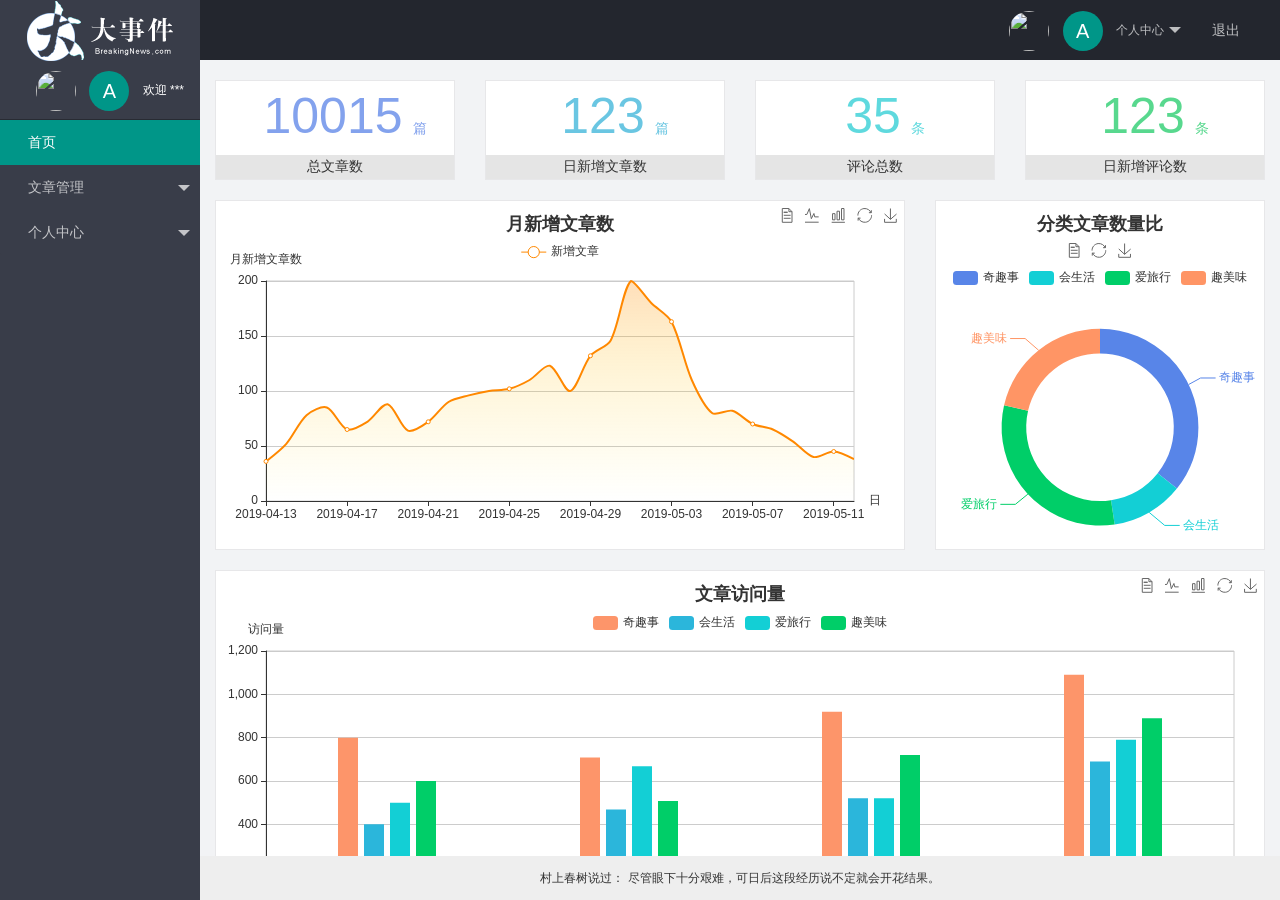
==== commit e128b7ad: "完成了文章管理的开发 至此大事件开发完成90%" ====
--- a/index.html
+++ b/index.html
@@ -27,9 +27,9 @@
                         个人中心
                     </a>
                     <dl class="layui-nav-child">
-                        <dd><a href="">基本资料</a></dd>
-                        <dd><a href="">更换头像</a></dd>
-                        <dd><a href="">重置密码</a></dd>
+                        <dd><a href="/user/user_info.html" target="fm">基本资料</a></dd>
+                        <dd><a href="/user/user_avatar.html" target="fm">更换头像</a></dd>
+                        <dd><a href="/user/user_pwd.html" target="fm">重置密码</a></dd>
                     </dl>
                 </li>
                 <li class="layui-nav-item" lay-header-event="menuRight" lay-unselect>
@@ -54,17 +54,23 @@
                     <li class="layui-nav-item">
                         <a class="" href="javascript:;"><span class="iconfont icon-16"></span>文章管理</a>
                         <dl class="layui-nav-child">
-                            <dd><a href="javascript:;"><i class="layui-icon layui-icon-app"></i>文章类别</a></dd>
-                            <dd><a href="javascript:;"><i class="layui-icon layui-icon-app"></i>文章列表</a></dd>
-                            <dd><a href="javascript:;"><i class="layui-icon layui-icon-app"></i>发布文章</a></dd>
+                            <dd><a href="/article/art_cate.html" target="fm"><i
+                                        class="layui-icon layui-icon-app"></i>文章类别</a></dd>
+                            <dd id="art_list"><a href="/article/art_list.html" target="fm"><i
+                                        class="layui-icon layui-icon-app"></i>文章列表</a></dd>
+                            <dd><a href="/article/art_pub.html" target="fm"><i
+                                        class="layui-icon layui-icon-app"></i>发布文章</a></dd>
                         </dl>
                     </li>
                     <li class="layui-nav-item">
                         <a href="javascript:;"><span class="iconfont icon-user"></span>个人中心</a>
                         <dl class="layui-nav-child">
-                            <dd><a href="javascript:;"><i class="layui-icon layui-icon-app"></i>基本资料</a></dd>
-                            <dd><a href="javascript:;"><i class="layui-icon layui-icon-app"></i>更换头像</a></dd>
-                            <dd><a href="javascript:;"><i class="layui-icon layui-icon-app"></i>重置密码</a></dd>
+                            <dd><a href="/user/user_info.html" target="fm"><i
+                                        class="layui-icon layui-icon-app"></i>基本资料</a></dd>
+                            <dd><a href="/user/user_avatar.html" target="fm"><i
+                                        class="layui-icon layui-icon-app"></i>更换头像</a></dd>
+                            <dd><a href="/user/user_pwd.html" target="fm"><i
+                                        class="layui-icon layui-icon-app"></i>重置密码</a></dd>
                         </dl>
                     </li>
                 </ul>
